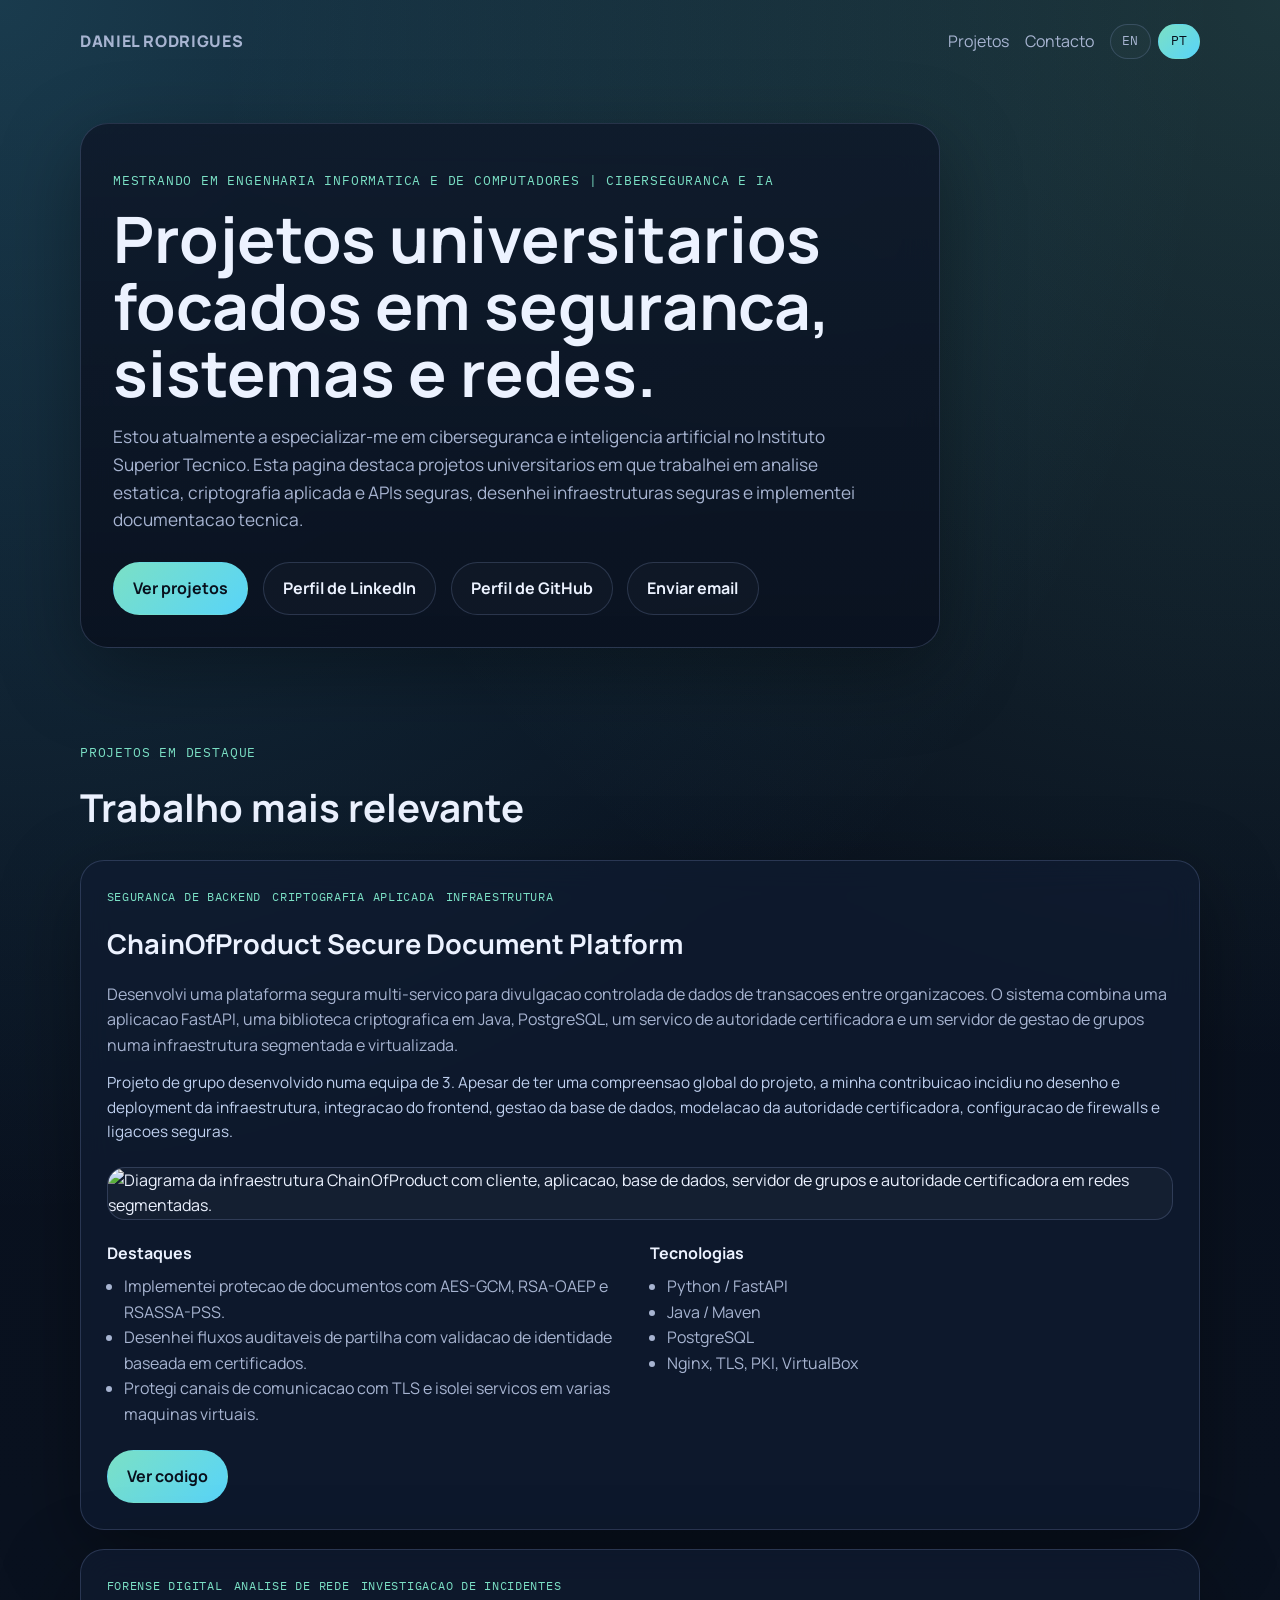
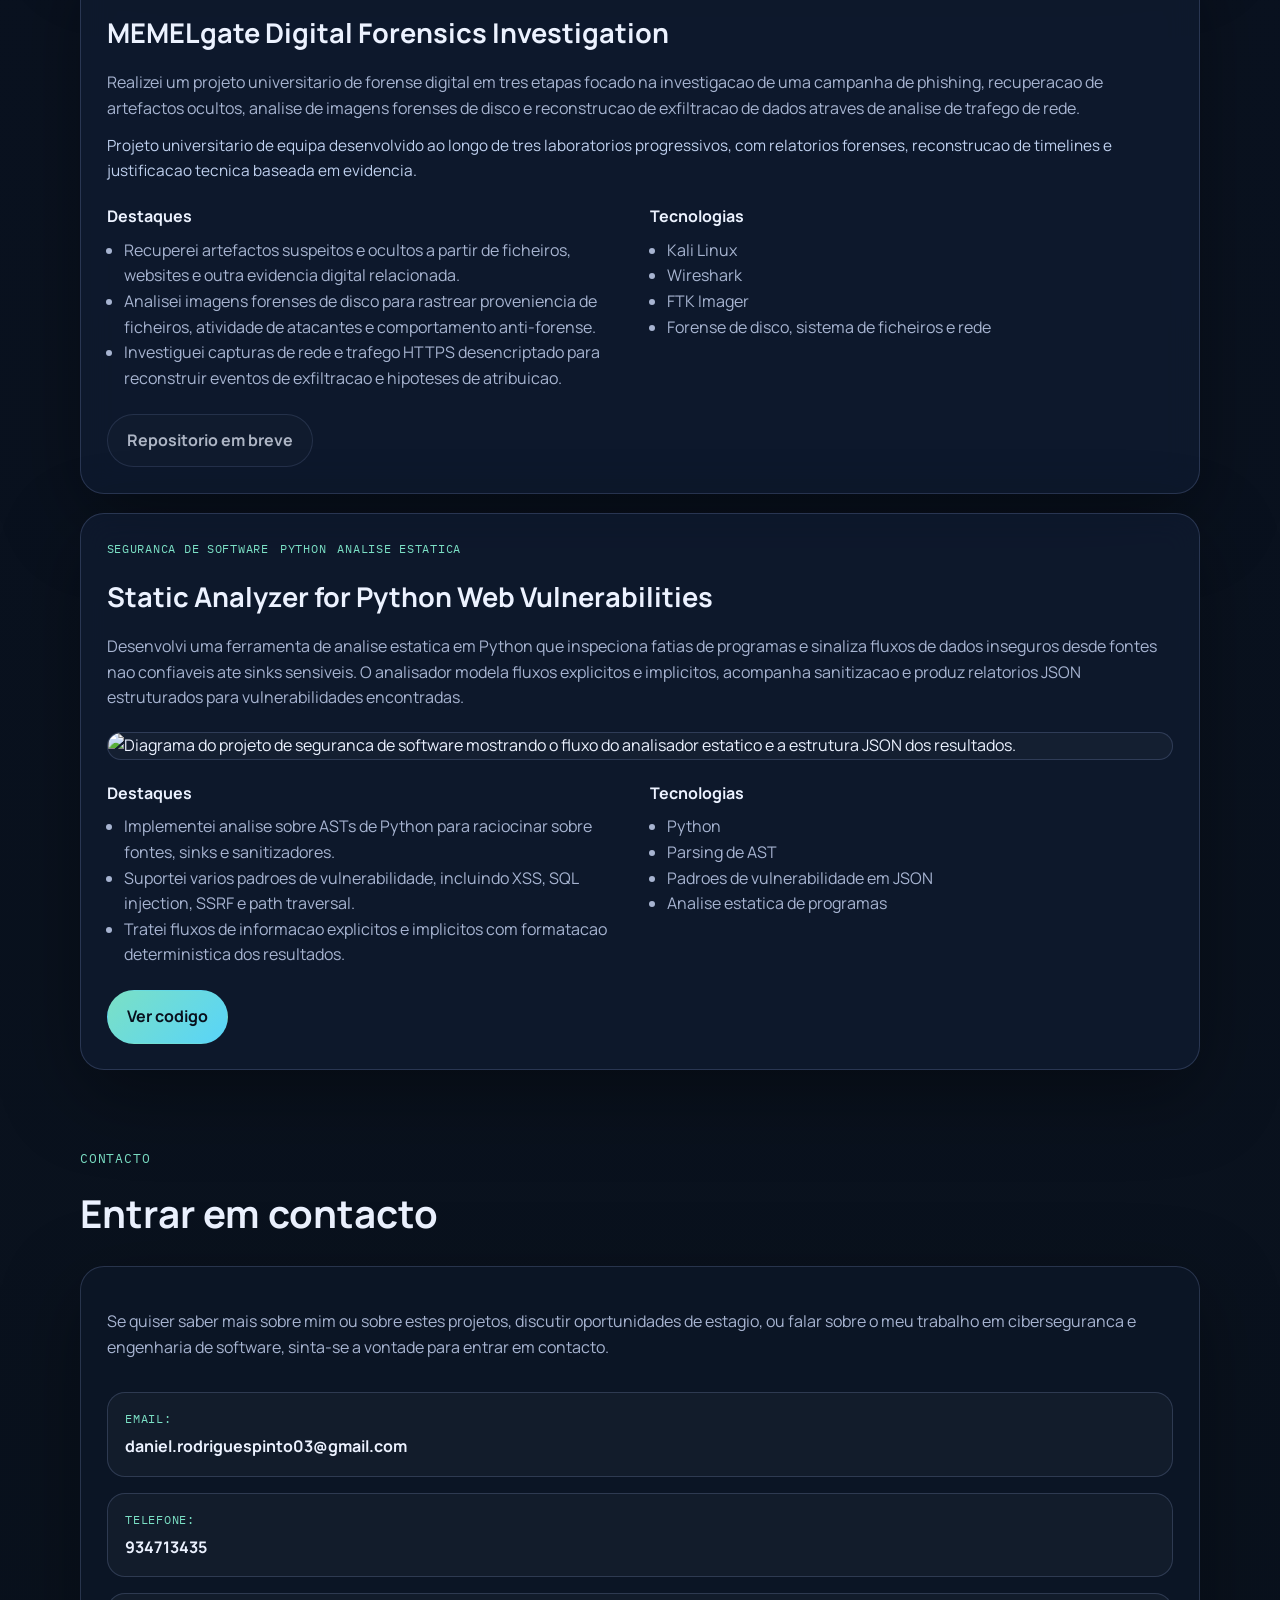
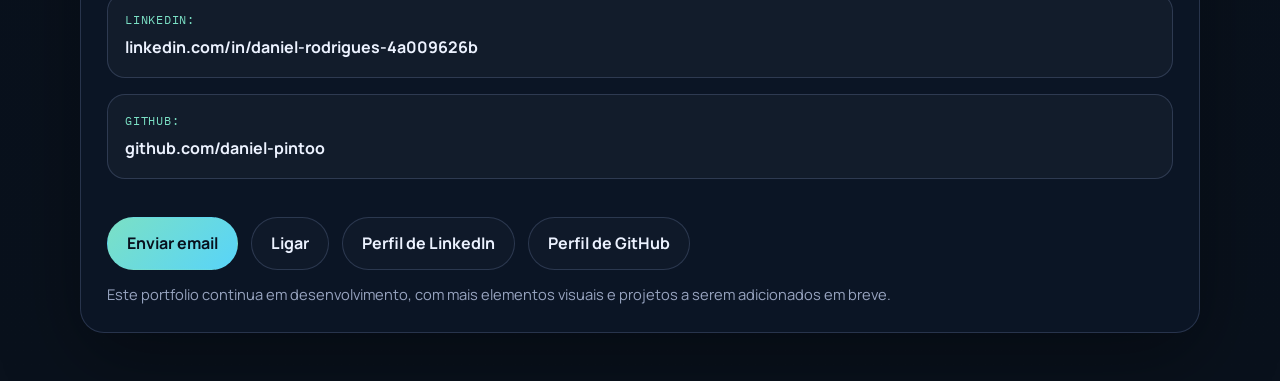
==== pt/index.html @ 963d0127 "Add files via upload" ====
<!DOCTYPE html>
<html lang="pt-PT">
  <head>
    <meta charset="UTF-8" />
    <meta name="viewport" content="width=device-width, initial-scale=1.0" />
    <title>Daniel Rodrigues | Projetos Universitarios</title>
    <meta
      name="description"
      content="Pagina de portfolio de Daniel Rodrigues com projetos universitarios em seguranca de software e sistemas seguros."
    />
    <link rel="preconnect" href="https://fonts.googleapis.com" />
    <link rel="preconnect" href="https://fonts.gstatic.com" crossorigin />
    <link
      href="https://fonts.googleapis.com/css2?family=Manrope:wght@400;500;700;800&family=IBM+Plex+Mono:wght@400;500&display=swap"
      rel="stylesheet"
    />
    <link rel="stylesheet" href="../styles.css" />
    <script>
      if ("scrollRestoration" in history) {
        history.scrollRestoration = "manual";
      }

      window.addEventListener("load", function () {
        requestAnimationFrame(function () {
          window.scrollTo({ top: 0, behavior: "smooth" });
        });
      });
    </script>
  </head>
  <body>
    <header class="hero">
      <nav class="topbar">
        <p class="brand">Daniel Rodrigues</p>
        <div class="topbar-actions">
          <div class="links">
            <a href="#projects">Projetos</a>
            <a href="#contact">Contacto</a>
          </div>
          <div class="language-toggle" aria-label="Selecao de idioma">
            <a href="../" lang="en">EN</a>
            <a class="active" href="index.html" lang="pt-PT">PT</a>
          </div>
        </div>
      </nav>

      <div class="hero-content">
        <p class="eyebrow">Mestrando em Engenharia Informatica e de Computadores | Ciberseguranca e IA</p>
        <h1>Projetos universitarios focados em seguranca, sistemas e redes.</h1>
        <p class="lead">
          Estou atualmente a especializar-me em ciberseguranca e inteligencia artificial no Instituto
          Superior Tecnico. Esta pagina destaca projetos universitarios em que trabalhei em analise
          estatica, criptografia aplicada e APIs seguras, desenhei infraestruturas seguras e implementei
          documentacao tecnica.
        </p>
        <div class="hero-actions">
          <a class="button button-primary" href="#projects">Ver projetos</a>
          <a class="button button-secondary" href="https://www.linkedin.com/in/daniel-rodrigues-4a009626b" target="_blank" rel="noreferrer">Perfil de LinkedIn</a>
          <a class="button button-secondary" href="https://github.com/daniel-pintoo" target="_blank" rel="noreferrer">Perfil de GitHub</a>
          <a class="button button-secondary" href="mailto:daniel.rodriguespinto03@gmail.com">Enviar email</a>
        </div>
      </div>
    </header>

    <main>
      <section class="section" id="projects">
        <div class="section-heading">
          <p class="section-label">Projetos em Destaque</p>
          <h2>Trabalho mais relevante</h2>
        </div>

        <article class="project-card">
          <div class="project-meta">
            <span class="project-tag">Seguranca de Backend</span>
            <span class="project-tag">Criptografia Aplicada</span>
            <span class="project-tag">Infraestrutura</span>
          </div>
          <h3>ChainOfProduct Secure Document Platform</h3>
          <p>
            Desenvolvi uma plataforma segura multi-servico para divulgacao controlada de dados de
            transacoes entre organizacoes. O sistema combina uma aplicacao FastAPI, uma biblioteca
            criptografica em Java, PostgreSQL, um servico de autoridade certificadora e um servidor de
            gestao de grupos numa infraestrutura segmentada e virtualizada.
          </p>
          <p class="project-note">
            Projeto de grupo desenvolvido numa equipa de 3. Apesar de ter uma compreensao global do
            projeto, a minha contribuicao incidiu no desenho e deployment da infraestrutura, integracao do
            frontend, gestao da base de dados, modelacao da autoridade certificadora, configuracao de
            firewalls e ligacoes seguras.
          </p>
          <figure class="project-figure">
            <img
              src="https://raw.githubusercontent.com/daniel-pintoo/network-and-computer-security/main/img/diagram.png"
              alt="Diagrama da infraestrutura ChainOfProduct com cliente, aplicacao, base de dados, servidor de grupos e autoridade certificadora em redes segmentadas."
            />
          </figure>
          <div class="project-grid">
            <div>
              <h4>Destaques</h4>
              <ul>
                <li>Implementei protecao de documentos com AES-GCM, RSA-OAEP e RSASSA-PSS.</li>
                <li>Desenhei fluxos auditaveis de partilha com validacao de identidade baseada em certificados.</li>
                <li>Protegi canais de comunicacao com TLS e isolei servicos em varias maquinas virtuais.</li>
              </ul>
            </div>
            <div>
              <h4>Tecnologias</h4>
              <ul>
                <li>Python / FastAPI</li>
                <li>Java / Maven</li>
                <li>PostgreSQL</li>
                <li>Nginx, TLS, PKI, VirtualBox</li>
              </ul>
            </div>
          </div>
          <div class="project-actions">
            <a
              class="button button-primary"
              href="https://github.com/daniel-pintoo/network-and-computer-security"
              target="_blank"
              rel="noopener noreferrer"
            >
              Ver codigo
            </a>
          </div>
        </article>

        <article class="project-card">
          <div class="project-meta">
            <span class="project-tag">Forense Digital</span>
            <span class="project-tag">Analise de Rede</span>
            <span class="project-tag">Investigacao de Incidentes</span>
          </div>
          <h3>MEMELgate Digital Forensics Investigation</h3>
          <p>
            Realizei um projeto universitario de forense digital em tres etapas focado na investigacao de
            uma campanha de phishing, recuperacao de artefactos ocultos, analise de imagens forenses de
            disco e reconstrucao de exfiltracao de dados atraves de analise de trafego de rede.
          </p>
          <p class="project-note">
            Projeto universitario de equipa desenvolvido ao longo de tres laboratorios progressivos, com
            relatorios forenses, reconstrucao de timelines e justificacao tecnica baseada em evidencia.
          </p>
          <div class="project-grid">
            <div>
              <h4>Destaques</h4>
              <ul>
                <li>Recuperei artefactos suspeitos e ocultos a partir de ficheiros, websites e outra evidencia digital relacionada.</li>
                <li>Analisei imagens forenses de disco para rastrear proveniencia de ficheiros, atividade de atacantes e comportamento anti-forense.</li>
                <li>Investiguei capturas de rede e trafego HTTPS desencriptado para reconstruir eventos de exfiltracao e hipoteses de atribuicao.</li>
              </ul>
            </div>
            <div>
              <h4>Tecnologias</h4>
              <ul>
                <li>Kali Linux</li>
                <li>Wireshark</li>
                <li>FTK Imager</li>
                <li>Forense de disco, sistema de ficheiros e rede</li>
              </ul>
            </div>
          </div>
          <div class="project-actions">
            <span class="button button-secondary button-disabled">Repositorio em breve</span>
          </div>
        </article>

        <article class="project-card">
          <div class="project-meta">
            <span class="project-tag">Seguranca de Software</span>
            <span class="project-tag">Python</span>
            <span class="project-tag">Analise Estatica</span>
          </div>
          <h3>Static Analyzer for Python Web Vulnerabilities</h3>
          <p>
            Desenvolvi uma ferramenta de analise estatica em Python que inspeciona fatias de programas e
            sinaliza fluxos de dados inseguros desde fontes nao confiaveis ate sinks sensiveis. O analisador
            modela fluxos explicitos e implicitos, acompanha sanitizacao e produz relatorios JSON
            estruturados para vulnerabilidades encontradas.
          </p>
          <figure class="project-figure">
            <img
              src="https://raw.githubusercontent.com/daniel-pintoo/software-security/main/img/diagram2.png"
              alt="Diagrama do projeto de seguranca de software mostrando o fluxo do analisador estatico e a estrutura JSON dos resultados."
            />
          </figure>
          <div class="project-grid">
            <div>
              <h4>Destaques</h4>
              <ul>
                <li>Implementei analise sobre ASTs de Python para raciocinar sobre fontes, sinks e sanitizadores.</li>
                <li>Suportei varios padroes de vulnerabilidade, incluindo XSS, SQL injection, SSRF e path traversal.</li>
                <li>Tratei fluxos de informacao explicitos e implicitos com formatacao deterministica dos resultados.</li>
              </ul>
            </div>
            <div>
              <h4>Tecnologias</h4>
              <ul>
                <li>Python</li>
                <li>Parsing de AST</li>
                <li>Padroes de vulnerabilidade em JSON</li>
                <li>Analise estatica de programas</li>
              </ul>
            </div>
          </div>
          <div class="project-actions">
            <a
              class="button button-primary"
              href="https://github.com/daniel-pintoo/software-security"
              target="_blank"
              rel="noopener noreferrer"
            >
              Ver codigo
            </a>
          </div>
        </article>
      </section>

      <section class="section" id="contact">
        <div class="section-heading">
          <p class="section-label">Contacto</p>
          <h2>Entrar em contacto</h2>
        </div>
        <div class="contact-card">
          <p>
            Se quiser saber mais sobre mim ou sobre estes projetos, discutir oportunidades de estagio, ou
            falar sobre o meu trabalho em ciberseguranca e engenharia de software, sinta-se a vontade para
            entrar em contacto.
          </p>
          <div class="contact-grid">
            <div class="contact-item">
              <span class="contact-label">Email:</span>
              <strong>daniel.rodriguespinto03@gmail.com</strong>
            </div>
            <div class="contact-item">
              <span class="contact-label">Telefone:</span>
              <strong>934713435</strong>
            </div>
            <div class="contact-item">
              <span class="contact-label">LinkedIn:</span>
              <strong>linkedin.com/in/daniel-rodrigues-4a009626b</strong>
            </div>
            <div class="contact-item">
              <span class="contact-label">GitHub:</span>
              <strong>github.com/daniel-pintoo</strong>
            </div>
          </div>
          <div class="project-actions">
            <a class="button button-primary" href="mailto:daniel.rodriguespinto03@gmail.com">Enviar email</a>
            <a class="button button-secondary" href="tel:934713435">Ligar</a>
            <a
              class="button button-secondary"
              href="https://www.linkedin.com/in/daniel-rodrigues-4a009626b"
              target="_blank"
              rel="noopener noreferrer"
            >
              Perfil de LinkedIn
            </a>
            <a
              class="button button-secondary"
              href="https://github.com/daniel-pintoo"
              target="_blank"
              rel="noopener noreferrer"
            >
              Perfil de GitHub
            </a>
          </div>
          <p class="development-note">
            Este portfolio continua em desenvolvimento, com mais elementos visuais e projetos a serem
            adicionados em breve.
          </p>
        </div>
      </section>
    </main>
  </body>
</html>
---- styles.css ----
:root {
  --bg: #0a1220;
  --bg-soft: #101c31;
  --panel: rgba(16, 28, 49, 0.74);
  --panel-strong: rgba(12, 22, 39, 0.92);
  --text: #ecf2ff;
  --muted: #a7b4d1;
  --line: rgba(170, 192, 255, 0.18);
  --accent: #7be0c5;
  --accent-strong: #58d4f9;
  --shadow: 0 24px 80px rgba(0, 0, 0, 0.35);
}

* {
  box-sizing: border-box;
}

html {
  scroll-behavior: smooth;
}

body {
  margin: 0;
  font-family: "Manrope", sans-serif;
  color: var(--text);
  background:
    radial-gradient(circle at top left, rgba(88, 212, 249, 0.22), transparent 32%),
    radial-gradient(circle at top right, rgba(123, 224, 197, 0.18), transparent 28%),
    linear-gradient(180deg, #08101d 0%, #0a1220 42%, #09111c 100%);
  line-height: 1.6;
}

a {
  color: inherit;
  text-decoration: none;
}

.hero,
.section {
  width: min(1120px, calc(100% - 2rem));
  margin: 0 auto;
}

.hero {
  padding: 1.5rem 0 4rem;
}

.topbar {
  display: flex;
  justify-content: space-between;
  align-items: center;
  gap: 1rem;
  margin-bottom: 4rem;
}

.topbar-actions {
  display: flex;
  align-items: center;
  gap: 1rem;
}

.brand {
  margin: 0;
  font-weight: 800;
  letter-spacing: 0.04em;
  text-transform: uppercase;
}

.links {
  display: flex;
  gap: 1rem;
  color: var(--muted);
}

.language-toggle {
  display: flex;
  align-items: center;
  gap: 0.45rem;
}

.language-toggle a {
  display: inline-flex;
  align-items: center;
  justify-content: center;
  min-width: 2.5rem;
  min-height: 2.2rem;
  padding: 0.35rem 0.7rem;
  border: 1px solid var(--line);
  border-radius: 999px;
  font-family: "IBM Plex Mono", monospace;
  font-size: 0.8rem;
  letter-spacing: 0.05em;
  color: var(--muted);
  background: rgba(255, 255, 255, 0.02);
}

.language-toggle a.active {
  border-color: transparent;
  background: linear-gradient(135deg, var(--accent) 0%, var(--accent-strong) 100%);
  color: #08101d;
}

.hero-content {
  max-width: 860px;
  padding: 2rem;
  border: 1px solid var(--line);
  border-radius: 28px;
  background: linear-gradient(180deg, rgba(14, 24, 41, 0.85), rgba(10, 18, 32, 0.95));
  box-shadow: var(--shadow);
  backdrop-filter: blur(18px);
}

.eyebrow,
.section-label,
.project-tag {
  font-family: "IBM Plex Mono", monospace;
  letter-spacing: 0.06em;
  text-transform: uppercase;
}

.eyebrow,
.section-label {
  color: var(--accent);
  font-size: 0.84rem;
}

h1,
h2,
h3,
h4 {
  margin-top: 0;
}

h1 {
  font-size: clamp(2.3rem, 5vw, 4.5rem);
  line-height: 1.05;
  margin-bottom: 1rem;
}

h2 {
  font-size: clamp(1.7rem, 3vw, 2.7rem);
  margin-bottom: 0.5rem;
}

h3 {
  font-size: 1.7rem;
  margin-bottom: 0.75rem;
}

h4 {
  margin-bottom: 0.5rem;
}

.lead {
  max-width: 760px;
  font-size: 1.08rem;
  color: var(--muted);
}

.hero-actions {
  display: flex;
  flex-wrap: wrap;
  gap: 0.9rem;
  margin-top: 1.75rem;
}

.button {
  display: inline-flex;
  align-items: center;
  justify-content: center;
  min-height: 46px;
  padding: 0.8rem 1.2rem;
  border-radius: 999px;
  border: 1px solid transparent;
  font-weight: 700;
  transition: transform 0.18s ease, border-color 0.18s ease, background 0.18s ease;
}

.button:hover {
  transform: translateY(-1px);
}

.button-primary {
  background: linear-gradient(135deg, var(--accent) 0%, var(--accent-strong) 100%);
  color: #08101d;
}

.button-secondary {
  border-color: var(--line);
  background: rgba(255, 255, 255, 0.02);
}

.button-disabled {
  opacity: 0.72;
  cursor: default;
  pointer-events: none;
}

.section {
  padding: 1rem 0 3rem;
}

.section-heading {
  margin-bottom: 1.4rem;
}

.project-card,
.contact-card {
  border: 1px solid var(--line);
  border-radius: 24px;
  padding: 1.6rem;
  background: var(--panel);
  box-shadow: var(--shadow);
  backdrop-filter: blur(16px);
}

.project-card + .project-card {
  margin-top: 1.2rem;
}

.project-meta {
  display: flex;
  flex-wrap: wrap;
  gap: 0.7rem;
  margin-bottom: 1rem;
}

.project-tag {
  color: var(--accent);
  font-size: 0.75rem;
}

.project-note {
  margin-top: -0.2rem;
  margin-bottom: 0;
  font-size: 0.96rem;
  color: #bfd0ef;
}

.project-grid {
  display: grid;
  grid-template-columns: repeat(2, minmax(0, 1fr));
  gap: 1.2rem;
  margin-top: 1.3rem;
}

.project-figure {
  margin: 1.35rem 0 0;
  border: 1px solid var(--line);
  border-radius: 18px;
  overflow: hidden;
  background: rgba(255, 255, 255, 0.03);
}

.project-figure img {
  display: block;
  width: 100%;
  height: auto;
}

.project-actions {
  display: flex;
  flex-wrap: wrap;
  gap: 0.8rem;
  margin-top: 1.4rem;
}

ul {
  margin: 0;
  padding-left: 1.1rem;
  color: var(--muted);
}

p {
  color: var(--muted);
}

.contact-card {
  display: flex;
  flex-direction: column;
  gap: 1rem;
  background: var(--panel-strong);
}

.contact-grid {
  display: grid;
  grid-template-columns: 1fr;
  gap: 1rem;
}

.contact-item {
  display: flex;
  flex-direction: column;
  gap: 0.35rem;
  padding: 1rem 1.1rem;
  border: 1px solid var(--line);
  border-radius: 18px;
  background: rgba(255, 255, 255, 0.03);
}

.contact-label {
  font-family: "IBM Plex Mono", monospace;
  font-size: 0.76rem;
  letter-spacing: 0.06em;
  text-transform: uppercase;
  color: var(--accent);
}

.contact-item strong {
  color: var(--text);
  font-size: 1rem;
  word-break: break-word;
}

.development-note {
  margin: -0.2rem 0 0;
  font-size: 0.92rem;
  color: var(--muted);
  opacity: 0.9;
}

@media (max-width: 760px) {
  .topbar {
    flex-direction: column;
    align-items: flex-start;
    margin-bottom: 2rem;
  }

  .topbar-actions {
    flex-wrap: wrap;
  }

  .hero-content,
  .project-card,
  .contact-card {
    padding: 1.2rem;
  }

  .project-grid {
    grid-template-columns: 1fr;
  }

}
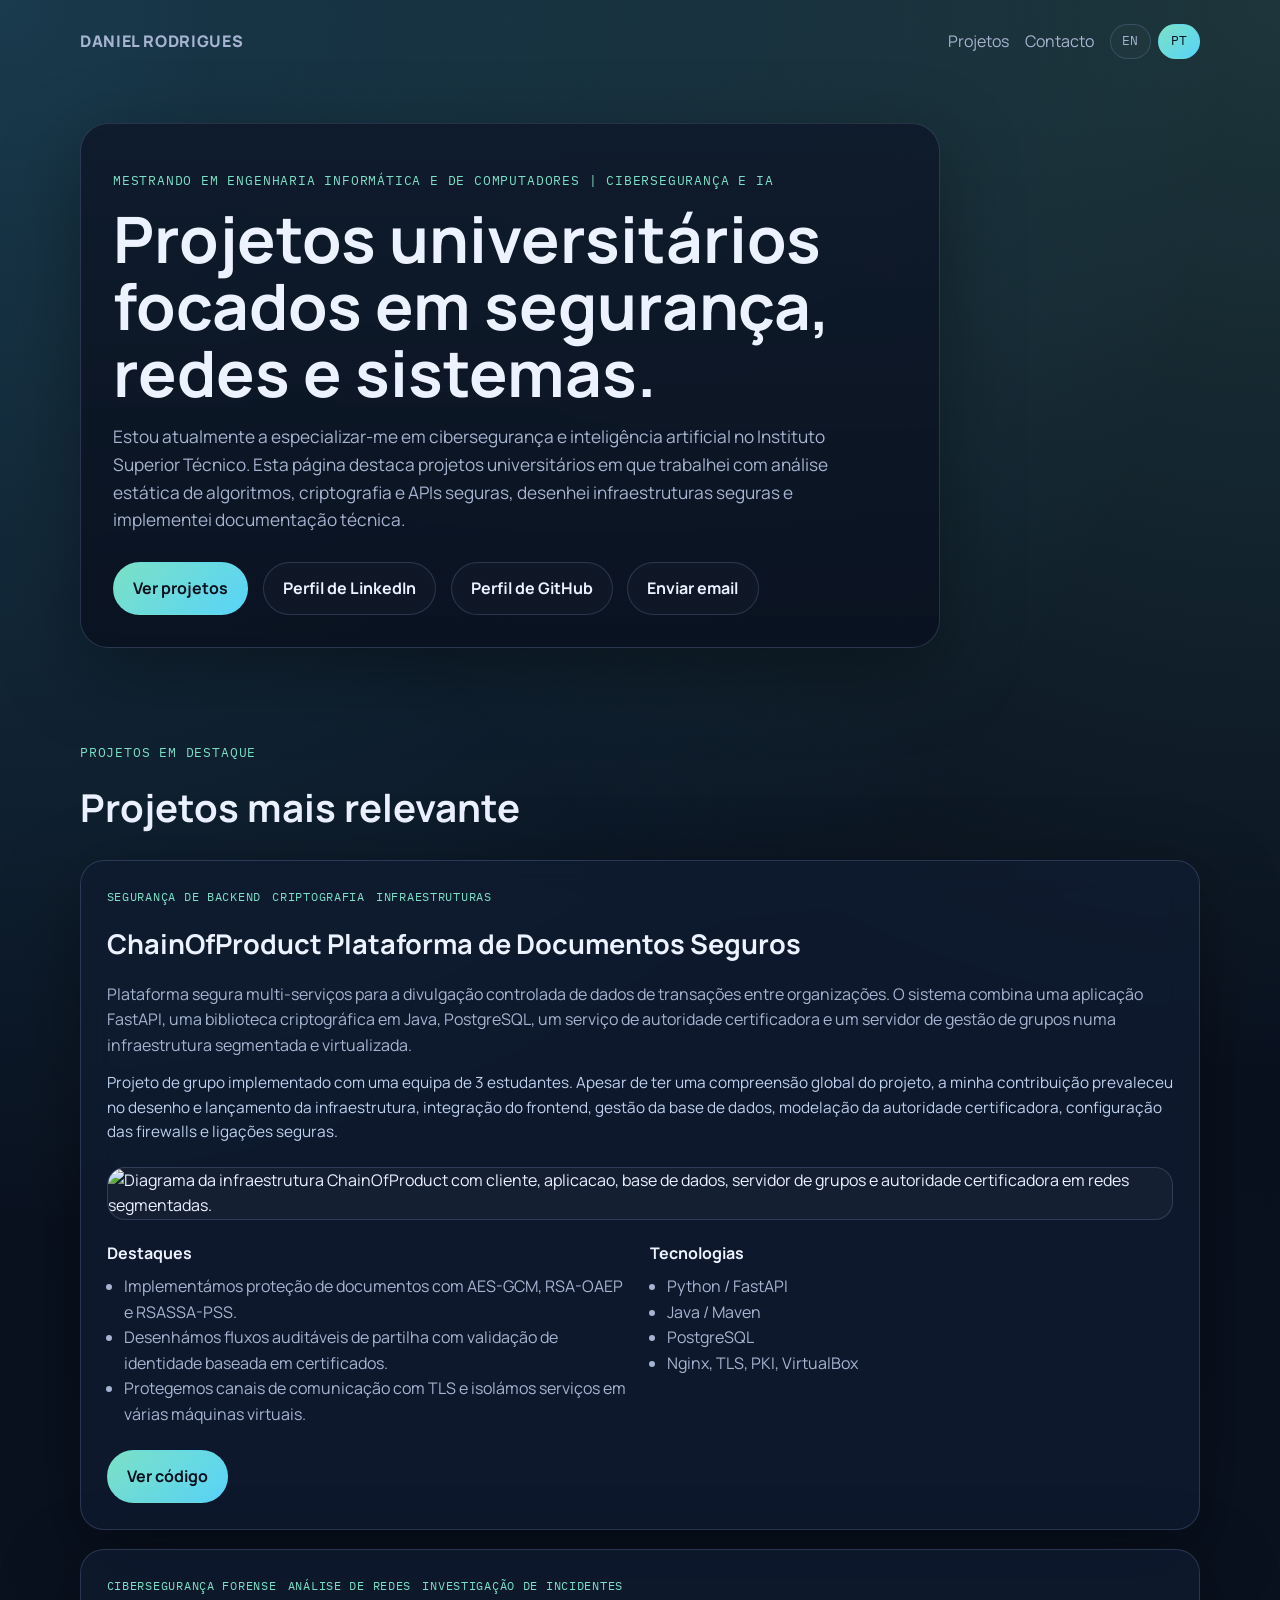
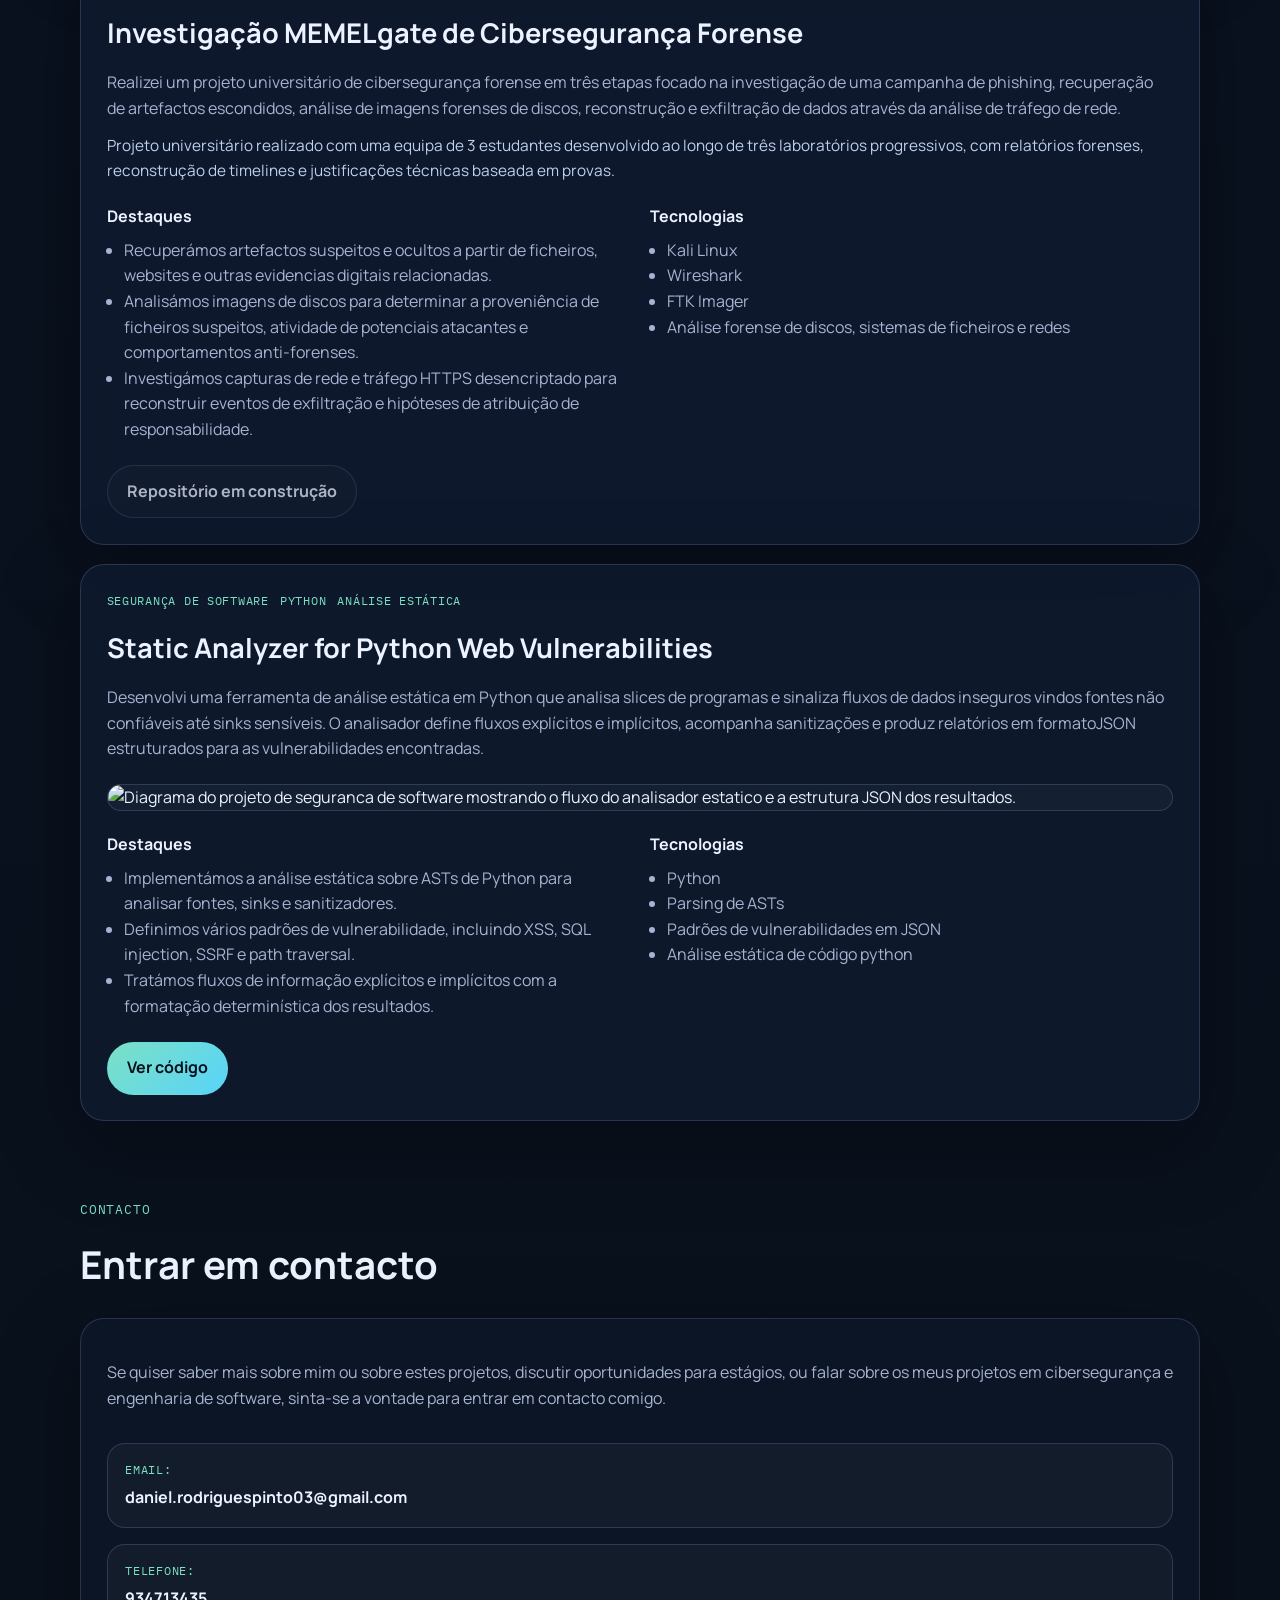
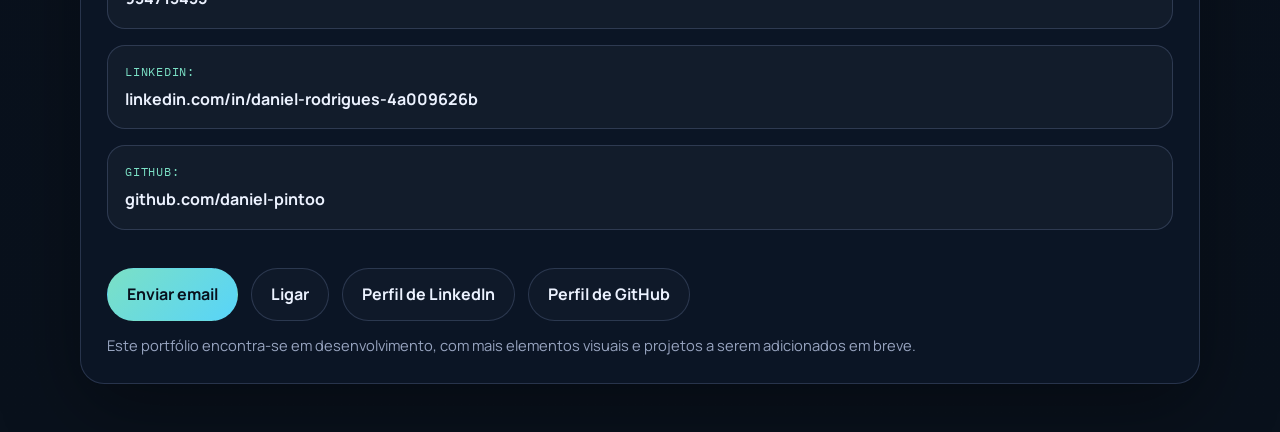
==== commit c1e38179: "Fix spelling and grammar in Portuguese content Corrected spelling and grammatical errors in the Port" ====
--- a/pt/index.html
+++ b/pt/index.html
@@ -3,10 +3,10 @@
   <head>
     <meta charset="UTF-8" />
     <meta name="viewport" content="width=device-width, initial-scale=1.0" />
-    <title>Daniel Rodrigues | Projetos Universitarios</title>
+    <title>Daniel Rodrigues | Projetos Universitários</title>
     <meta
       name="description"
-      content="Pagina de portfolio de Daniel Rodrigues com projetos universitarios em seguranca de software e sistemas seguros."
+      content="Pagina de portfólio de Daniel Rodrigues com projetos universitarios em seguranca de software e sistemas seguros."
     />
     <link rel="preconnect" href="https://fonts.googleapis.com" />
     <link rel="preconnect" href="https://fonts.gstatic.com" crossorigin />
@@ -44,13 +44,13 @@
       </nav>
 
       <div class="hero-content">
-        <p class="eyebrow">Mestrando em Engenharia Informatica e de Computadores | Ciberseguranca e IA</p>
-        <h1>Projetos universitarios focados em seguranca, sistemas e redes.</h1>
+        <p class="eyebrow">Mestrando em Engenharia Informática e de Computadores | Cibersegurança e IA</p>
+        <h1>Projetos universitários focados em segurança, redes e sistemas.</h1>
         <p class="lead">
-          Estou atualmente a especializar-me em ciberseguranca e inteligencia artificial no Instituto
-          Superior Tecnico. Esta pagina destaca projetos universitarios em que trabalhei em analise
-          estatica, criptografia aplicada e APIs seguras, desenhei infraestruturas seguras e implementei
-          documentacao tecnica.
+          Estou atualmente a especializar-me em cibersegurança e inteligência artificial no Instituto
+          Superior Técnico. Esta página destaca projetos universitários em que trabalhei com análise
+          estática de algoritmos, criptografia e APIs seguras, desenhei infraestruturas seguras e implementei
+          documentação técnica.
         </p>
         <div class="hero-actions">
           <a class="button button-primary" href="#projects">Ver projetos</a>
@@ -65,27 +65,27 @@
       <section class="section" id="projects">
         <div class="section-heading">
           <p class="section-label">Projetos em Destaque</p>
-          <h2>Trabalho mais relevante</h2>
+          <h2>Projetos mais relevante</h2>
         </div>
 
         <article class="project-card">
           <div class="project-meta">
-            <span class="project-tag">Seguranca de Backend</span>
-            <span class="project-tag">Criptografia Aplicada</span>
-            <span class="project-tag">Infraestrutura</span>
-          </div>
-          <h3>ChainOfProduct Secure Document Platform</h3>
-          <p>
-            Desenvolvi uma plataforma segura multi-servico para divulgacao controlada de dados de
-            transacoes entre organizacoes. O sistema combina uma aplicacao FastAPI, uma biblioteca
-            criptografica em Java, PostgreSQL, um servico de autoridade certificadora e um servidor de
-            gestao de grupos numa infraestrutura segmentada e virtualizada.
+            <span class="project-tag">Segurança de Backend</span>
+            <span class="project-tag">Criptografia</span>
+            <span class="project-tag">Infraestruturas</span>
+          </div>
+          <h3>ChainOfProduct Plataforma de Documentos Seguros</h3>
+          <p>
+            Plataforma segura multi-serviços para a divulgação controlada de dados de
+            transações entre organizações. O sistema combina uma aplicação FastAPI, uma biblioteca
+            criptográfica em Java, PostgreSQL, um serviço de autoridade certificadora e um servidor de
+            gestão de grupos numa infraestrutura segmentada e virtualizada.
           </p>
           <p class="project-note">
-            Projeto de grupo desenvolvido numa equipa de 3. Apesar de ter uma compreensao global do
-            projeto, a minha contribuicao incidiu no desenho e deployment da infraestrutura, integracao do
-            frontend, gestao da base de dados, modelacao da autoridade certificadora, configuracao de
-            firewalls e ligacoes seguras.
+            Projeto de grupo implementado com uma equipa de 3 estudantes. Apesar de ter uma compreensão global do
+            projeto, a minha contribuição prevaleceu no desenho e lançamento da infraestrutura, integração do
+            frontend, gestão da base de dados, modelação da autoridade certificadora, configuração das
+            firewalls e ligações seguras.
           </p>
           <figure class="project-figure">
             <img
@@ -97,9 +97,9 @@
             <div>
               <h4>Destaques</h4>
               <ul>
-                <li>Implementei protecao de documentos com AES-GCM, RSA-OAEP e RSASSA-PSS.</li>
-                <li>Desenhei fluxos auditaveis de partilha com validacao de identidade baseada em certificados.</li>
-                <li>Protegi canais de comunicacao com TLS e isolei servicos em varias maquinas virtuais.</li>
+                <li>Implementámos proteção de documentos com AES-GCM, RSA-OAEP e RSASSA-PSS.</li>
+                <li>Desenhámos fluxos auditáveis de partilha com validação de identidade baseada em certificados.</li>
+                <li>Protegemos canais de comunicação com TLS e isolámos serviços em várias máquinas virtuais.</li>
               </ul>
             </div>
             <div>
@@ -119,34 +119,34 @@
               target="_blank"
               rel="noopener noreferrer"
             >
-              Ver codigo
+              Ver código
             </a>
           </div>
         </article>
 
         <article class="project-card">
           <div class="project-meta">
-            <span class="project-tag">Forense Digital</span>
-            <span class="project-tag">Analise de Rede</span>
-            <span class="project-tag">Investigacao de Incidentes</span>
-          </div>
-          <h3>MEMELgate Digital Forensics Investigation</h3>
-          <p>
-            Realizei um projeto universitario de forense digital em tres etapas focado na investigacao de
-            uma campanha de phishing, recuperacao de artefactos ocultos, analise de imagens forenses de
-            disco e reconstrucao de exfiltracao de dados atraves de analise de trafego de rede.
+            <span class="project-tag">Cibersegurança Forense</span>
+            <span class="project-tag">Análise de Redes</span>
+            <span class="project-tag">Investigação de Incidentes</span>
+          </div>
+          <h3>Investigação MEMELgate de Cibersegurança Forense</h3>
+          <p>
+            Realizei um projeto universitário de cibersegurança forense em três etapas focado na investigação de
+            uma campanha de phishing, recuperação de artefactos escondidos, análise de imagens forenses de
+            discos, reconstrução e exfiltração de dados através da análise de tráfego de rede.
           </p>
           <p class="project-note">
-            Projeto universitario de equipa desenvolvido ao longo de tres laboratorios progressivos, com
-            relatorios forenses, reconstrucao de timelines e justificacao tecnica baseada em evidencia.
+            Projeto universitário realizado com uma equipa de 3 estudantes desenvolvido ao longo de três laboratórios progressivos, com
+            relatórios forenses, reconstrução de timelines e justificações técnicas baseada em provas.
           </p>
           <div class="project-grid">
             <div>
               <h4>Destaques</h4>
               <ul>
-                <li>Recuperei artefactos suspeitos e ocultos a partir de ficheiros, websites e outra evidencia digital relacionada.</li>
-                <li>Analisei imagens forenses de disco para rastrear proveniencia de ficheiros, atividade de atacantes e comportamento anti-forense.</li>
-                <li>Investiguei capturas de rede e trafego HTTPS desencriptado para reconstruir eventos de exfiltracao e hipoteses de atribuicao.</li>
+                <li>Recuperámos artefactos suspeitos e ocultos a partir de ficheiros, websites e outras evidencias digitais relacionadas.</li>
+                <li>Analisámos imagens de discos para determinar a proveniência de ficheiros suspeitos, atividade de potenciais atacantes e comportamentos anti-forenses.</li>
+                <li>Investigámos capturas de rede e tráfego HTTPS desencriptado para reconstruir eventos de exfiltração e hipóteses de atribuição de responsabilidade.</li>
               </ul>
             </div>
             <div>
@@ -155,27 +155,27 @@
                 <li>Kali Linux</li>
                 <li>Wireshark</li>
                 <li>FTK Imager</li>
-                <li>Forense de disco, sistema de ficheiros e rede</li>
-              </ul>
-            </div>
-          </div>
-          <div class="project-actions">
-            <span class="button button-secondary button-disabled">Repositorio em breve</span>
+                <li>Análise forense de discos, sistemas de ficheiros e redes</li>
+              </ul>
+            </div>
+          </div>
+          <div class="project-actions">
+            <span class="button button-secondary button-disabled">Repositório em construção</span>
           </div>
         </article>
 
         <article class="project-card">
           <div class="project-meta">
-            <span class="project-tag">Seguranca de Software</span>
+            <span class="project-tag">Segurança de Software</span>
             <span class="project-tag">Python</span>
-            <span class="project-tag">Analise Estatica</span>
+            <span class="project-tag">Análise Estática</span>
           </div>
           <h3>Static Analyzer for Python Web Vulnerabilities</h3>
           <p>
-            Desenvolvi uma ferramenta de analise estatica em Python que inspeciona fatias de programas e
-            sinaliza fluxos de dados inseguros desde fontes nao confiaveis ate sinks sensiveis. O analisador
-            modela fluxos explicitos e implicitos, acompanha sanitizacao e produz relatorios JSON
-            estruturados para vulnerabilidades encontradas.
+            Desenvolvi uma ferramenta de análise estática em Python que analisa slices de programas e
+            sinaliza fluxos de dados inseguros vindos fontes não confiáveis até sinks sensíveis. O analisador
+            define fluxos explícitos e implícitos, acompanha sanitizações e produz relatórios em formatoJSON
+            estruturados para as vulnerabilidades encontradas.
           </p>
           <figure class="project-figure">
             <img
@@ -187,18 +187,18 @@
             <div>
               <h4>Destaques</h4>
               <ul>
-                <li>Implementei analise sobre ASTs de Python para raciocinar sobre fontes, sinks e sanitizadores.</li>
-                <li>Suportei varios padroes de vulnerabilidade, incluindo XSS, SQL injection, SSRF e path traversal.</li>
-                <li>Tratei fluxos de informacao explicitos e implicitos com formatacao deterministica dos resultados.</li>
+                <li>Implementámos a análise estática sobre ASTs de Python para analisar fontes, sinks e sanitizadores.</li>
+                <li>Definimos vários padrões de vulnerabilidade, incluindo XSS, SQL injection, SSRF e path traversal.</li>
+                <li>Tratámos fluxos de informação explícitos e implícitos com a formatação determinística dos resultados.</li>
               </ul>
             </div>
             <div>
               <h4>Tecnologias</h4>
               <ul>
                 <li>Python</li>
-                <li>Parsing de AST</li>
-                <li>Padroes de vulnerabilidade em JSON</li>
-                <li>Analise estatica de programas</li>
+                <li>Parsing de ASTs</li>
+                <li>Padrões de vulnerabilidades em JSON</li>
+                <li>Análise estática de código python</li>
               </ul>
             </div>
           </div>
@@ -209,7 +209,7 @@
               target="_blank"
               rel="noopener noreferrer"
             >
-              Ver codigo
+              Ver código
             </a>
           </div>
         </article>
@@ -222,9 +222,9 @@
         </div>
         <div class="contact-card">
           <p>
-            Se quiser saber mais sobre mim ou sobre estes projetos, discutir oportunidades de estagio, ou
-            falar sobre o meu trabalho em ciberseguranca e engenharia de software, sinta-se a vontade para
-            entrar em contacto.
+            Se quiser saber mais sobre mim ou sobre estes projetos, discutir oportunidades para estágios, ou
+            falar sobre os meus projetos em cibersegurança e engenharia de software, sinta-se a vontade para
+            entrar em contacto comigo.
           </p>
           <div class="contact-grid">
             <div class="contact-item">
@@ -265,7 +265,7 @@
             </a>
           </div>
           <p class="development-note">
-            Este portfolio continua em desenvolvimento, com mais elementos visuais e projetos a serem
+            Este portfólio encontra-se em desenvolvimento, com mais elementos visuais e projetos a serem
             adicionados em breve.
           </p>
         </div>
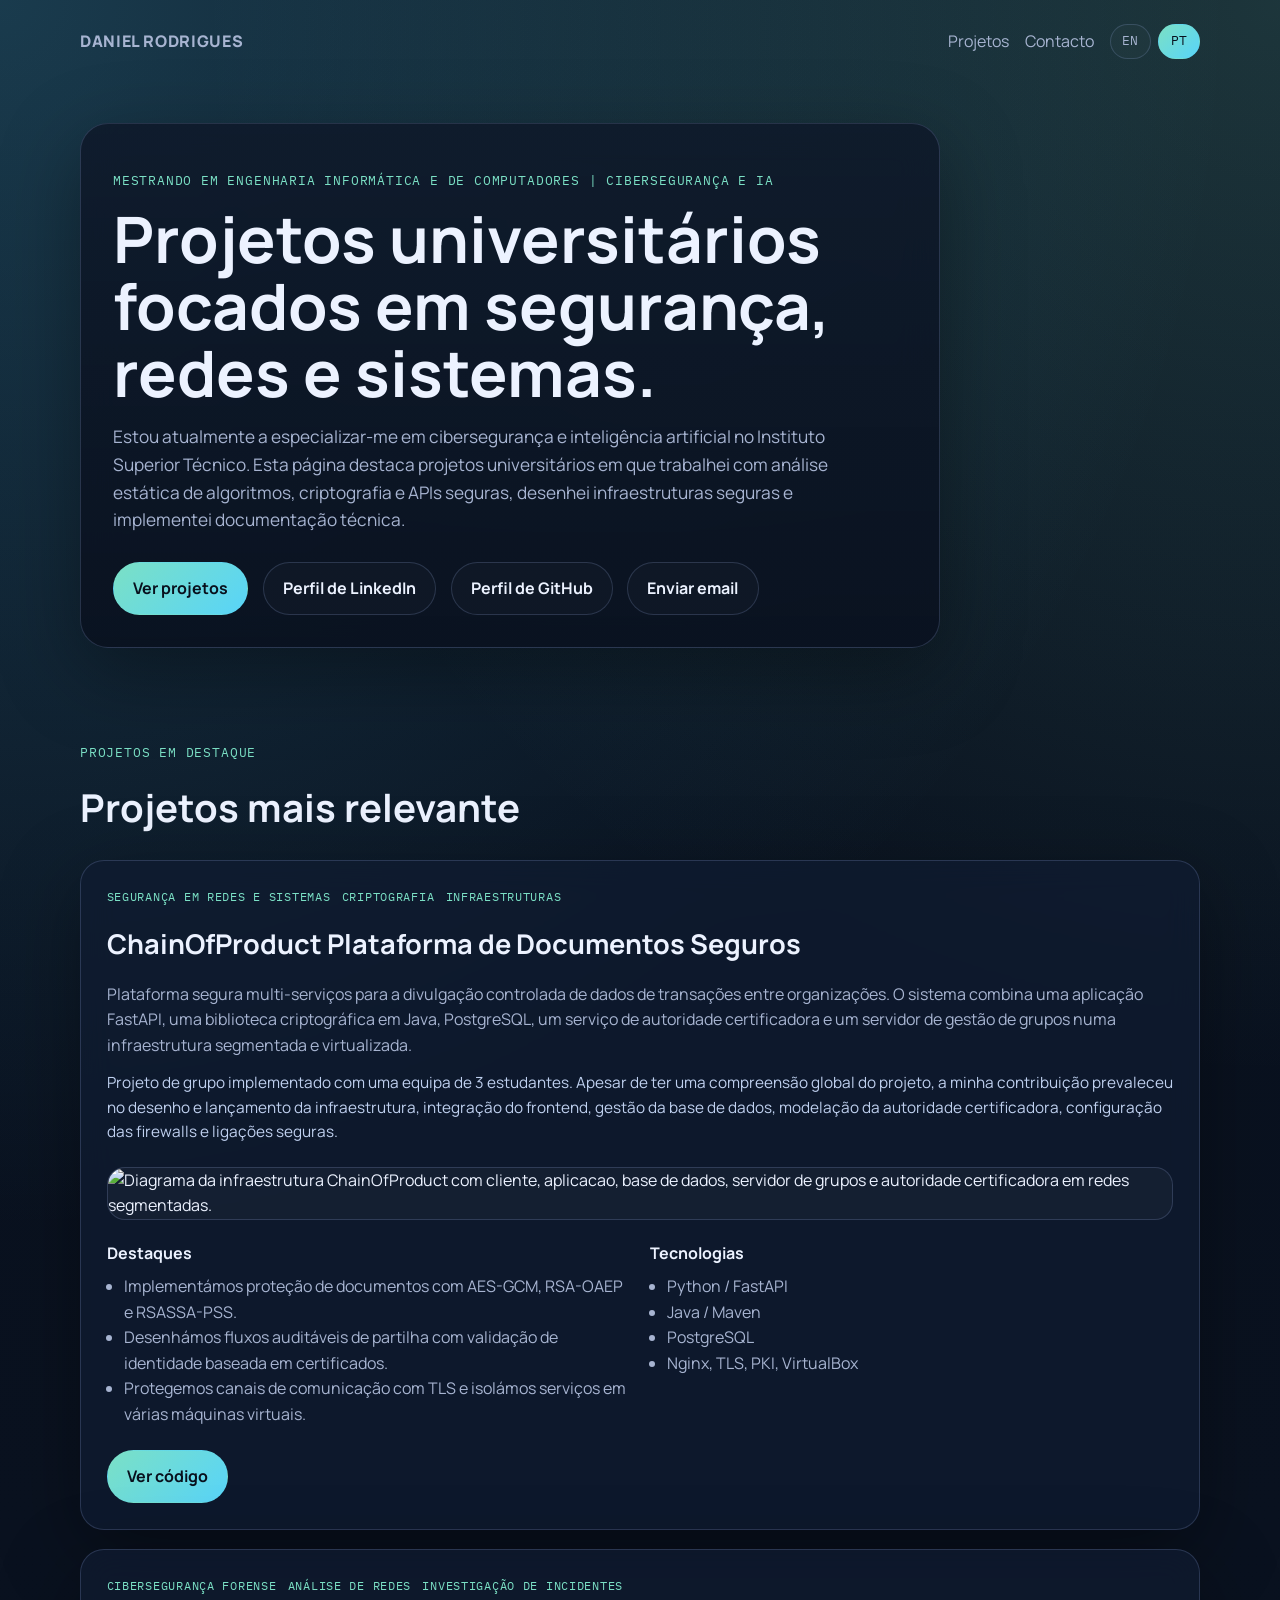
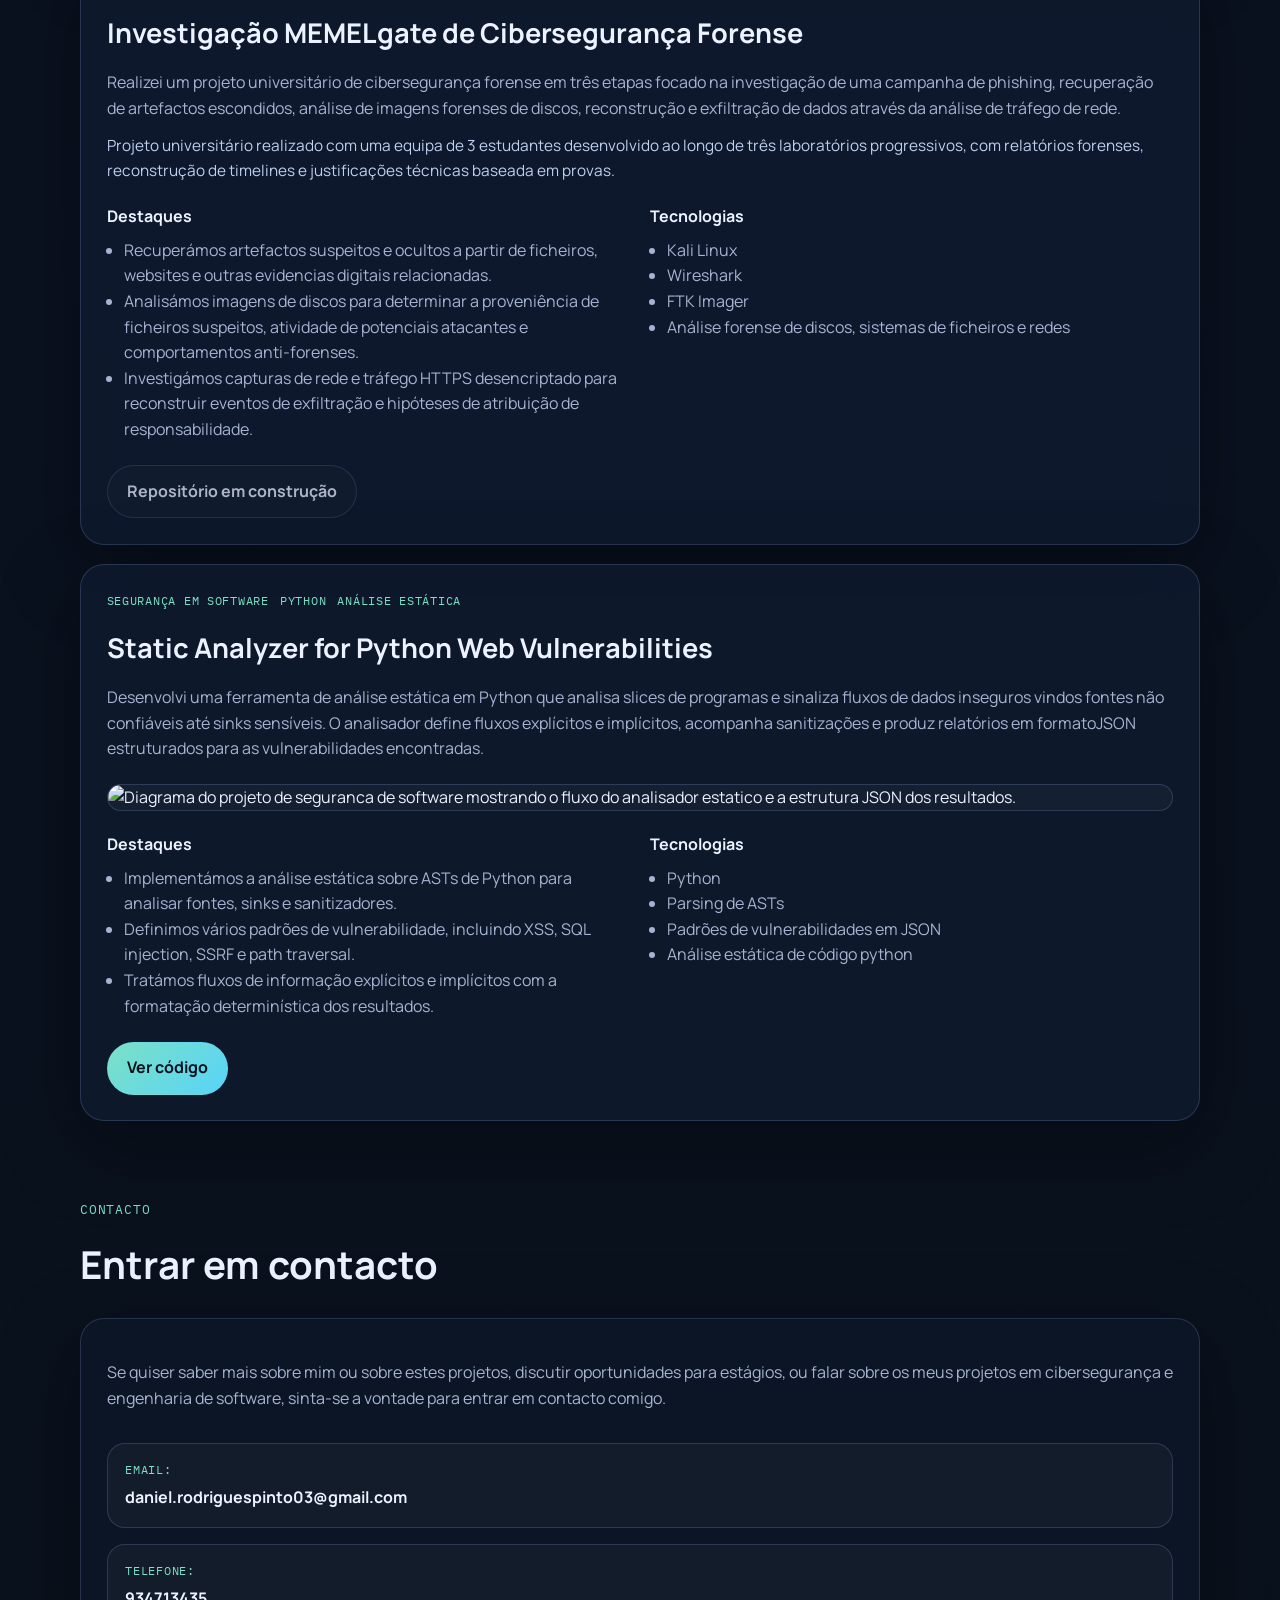
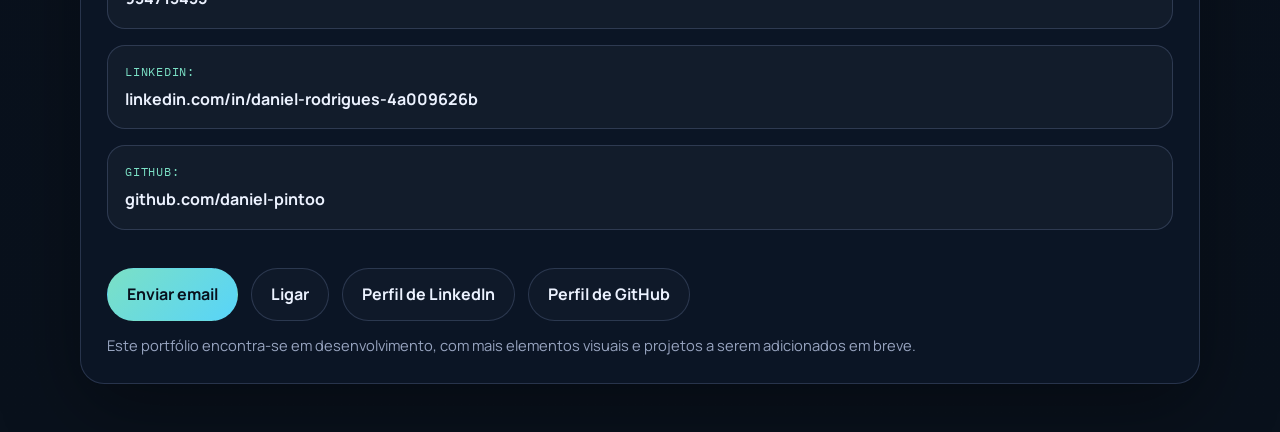
==== commit 37eb4bad: "Update index.html" ====
--- a/pt/index.html
+++ b/pt/index.html
@@ -70,9 +70,9 @@
 
         <article class="project-card">
           <div class="project-meta">
-            <span class="project-tag">Segurança de Backend</span>
-            <span class="project-tag">Criptografia</span>
-            <span class="project-tag">Infraestruturas</span>
+            <span class="project-tag">Segurança em Redes e Sistemas    </span>
+            <span class="project-tag">Criptografia    </span>
+            <span class="project-tag">Infraestruturas   </span>
           </div>
           <h3>ChainOfProduct Plataforma de Documentos Seguros</h3>
           <p>
@@ -126,9 +126,9 @@
 
         <article class="project-card">
           <div class="project-meta">
-            <span class="project-tag">Cibersegurança Forense</span>
-            <span class="project-tag">Análise de Redes</span>
-            <span class="project-tag">Investigação de Incidentes</span>
+            <span class="project-tag">Cibersegurança Forense    </span>
+            <span class="project-tag">Análise de Redes    </span>
+            <span class="project-tag">Investigação de Incidentes    </span>
           </div>
           <h3>Investigação MEMELgate de Cibersegurança Forense</h3>
           <p>
@@ -166,9 +166,9 @@
 
         <article class="project-card">
           <div class="project-meta">
-            <span class="project-tag">Segurança de Software</span>
-            <span class="project-tag">Python</span>
-            <span class="project-tag">Análise Estática</span>
+            <span class="project-tag">Segurança em Software   </span>
+            <span class="project-tag">Python    </span>
+            <span class="project-tag">Análise Estática    </span>
           </div>
           <h3>Static Analyzer for Python Web Vulnerabilities</h3>
           <p>
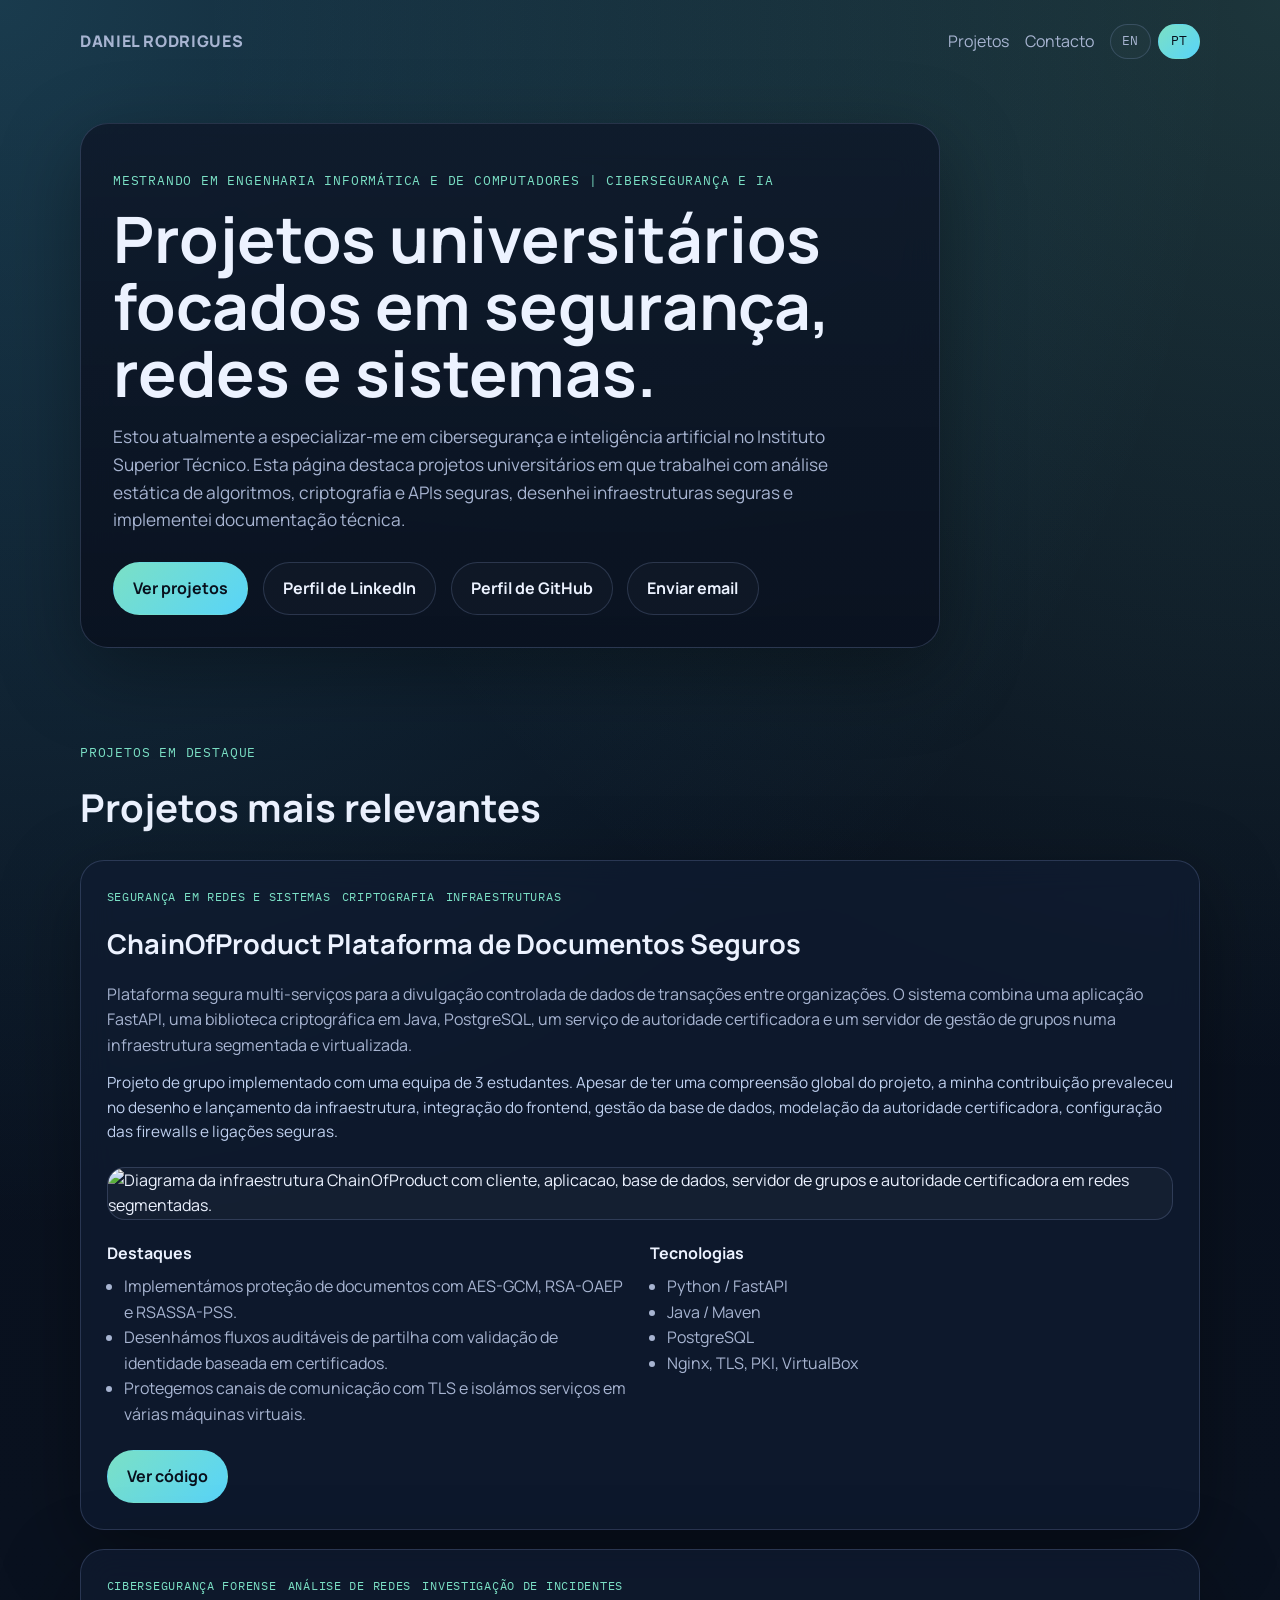
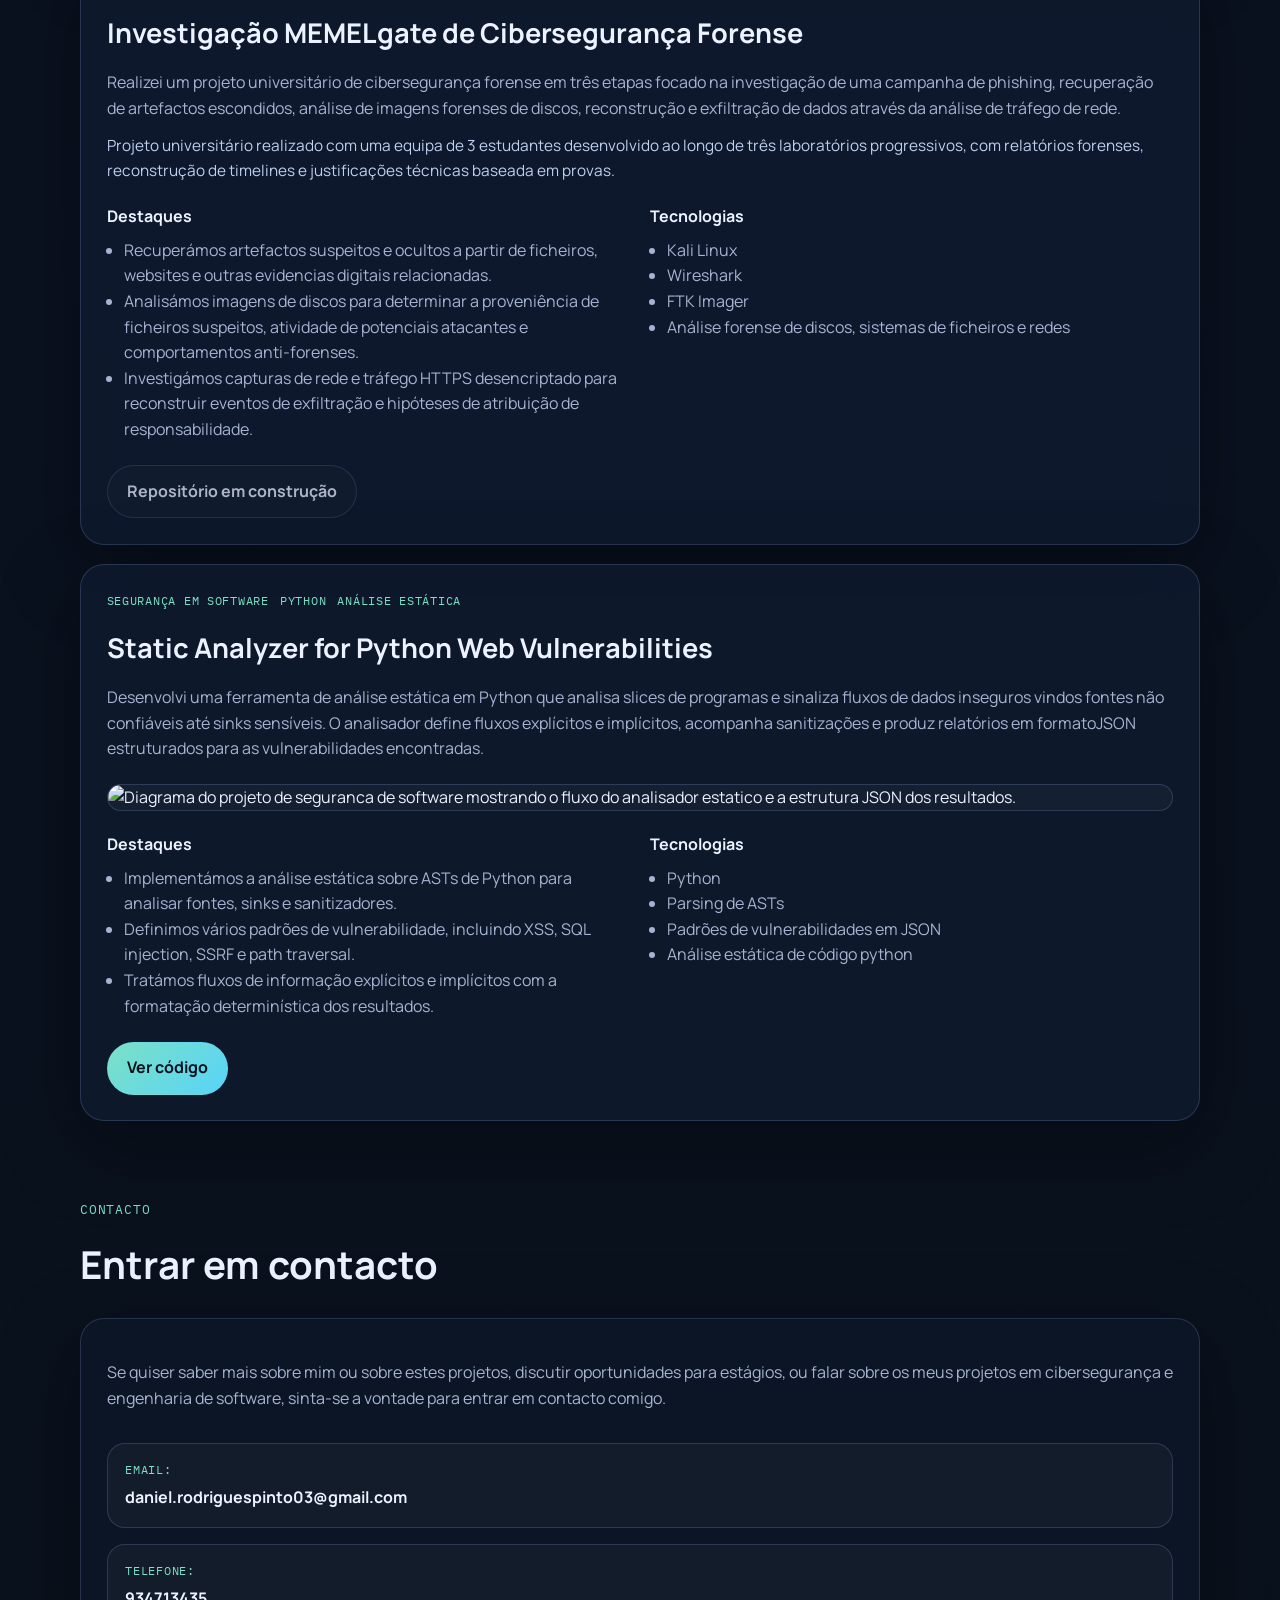
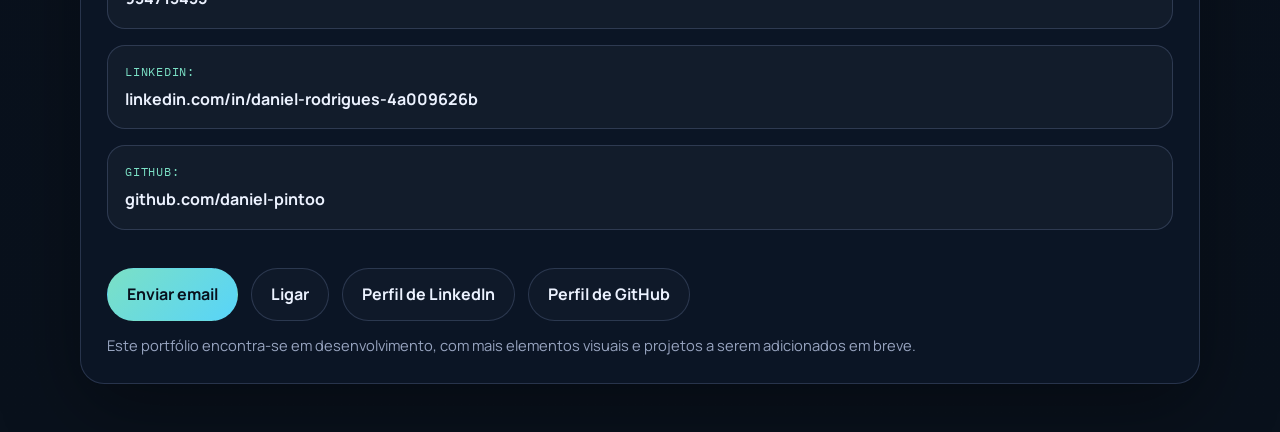
==== commit da6c2a2a: "Fix typo in section heading for projects" ====
--- a/pt/index.html
+++ b/pt/index.html
@@ -65,7 +65,7 @@
       <section class="section" id="projects">
         <div class="section-heading">
           <p class="section-label">Projetos em Destaque</p>
-          <h2>Projetos mais relevante</h2>
+          <h2>Projetos mais relevantes</h2>
         </div>
 
         <article class="project-card">
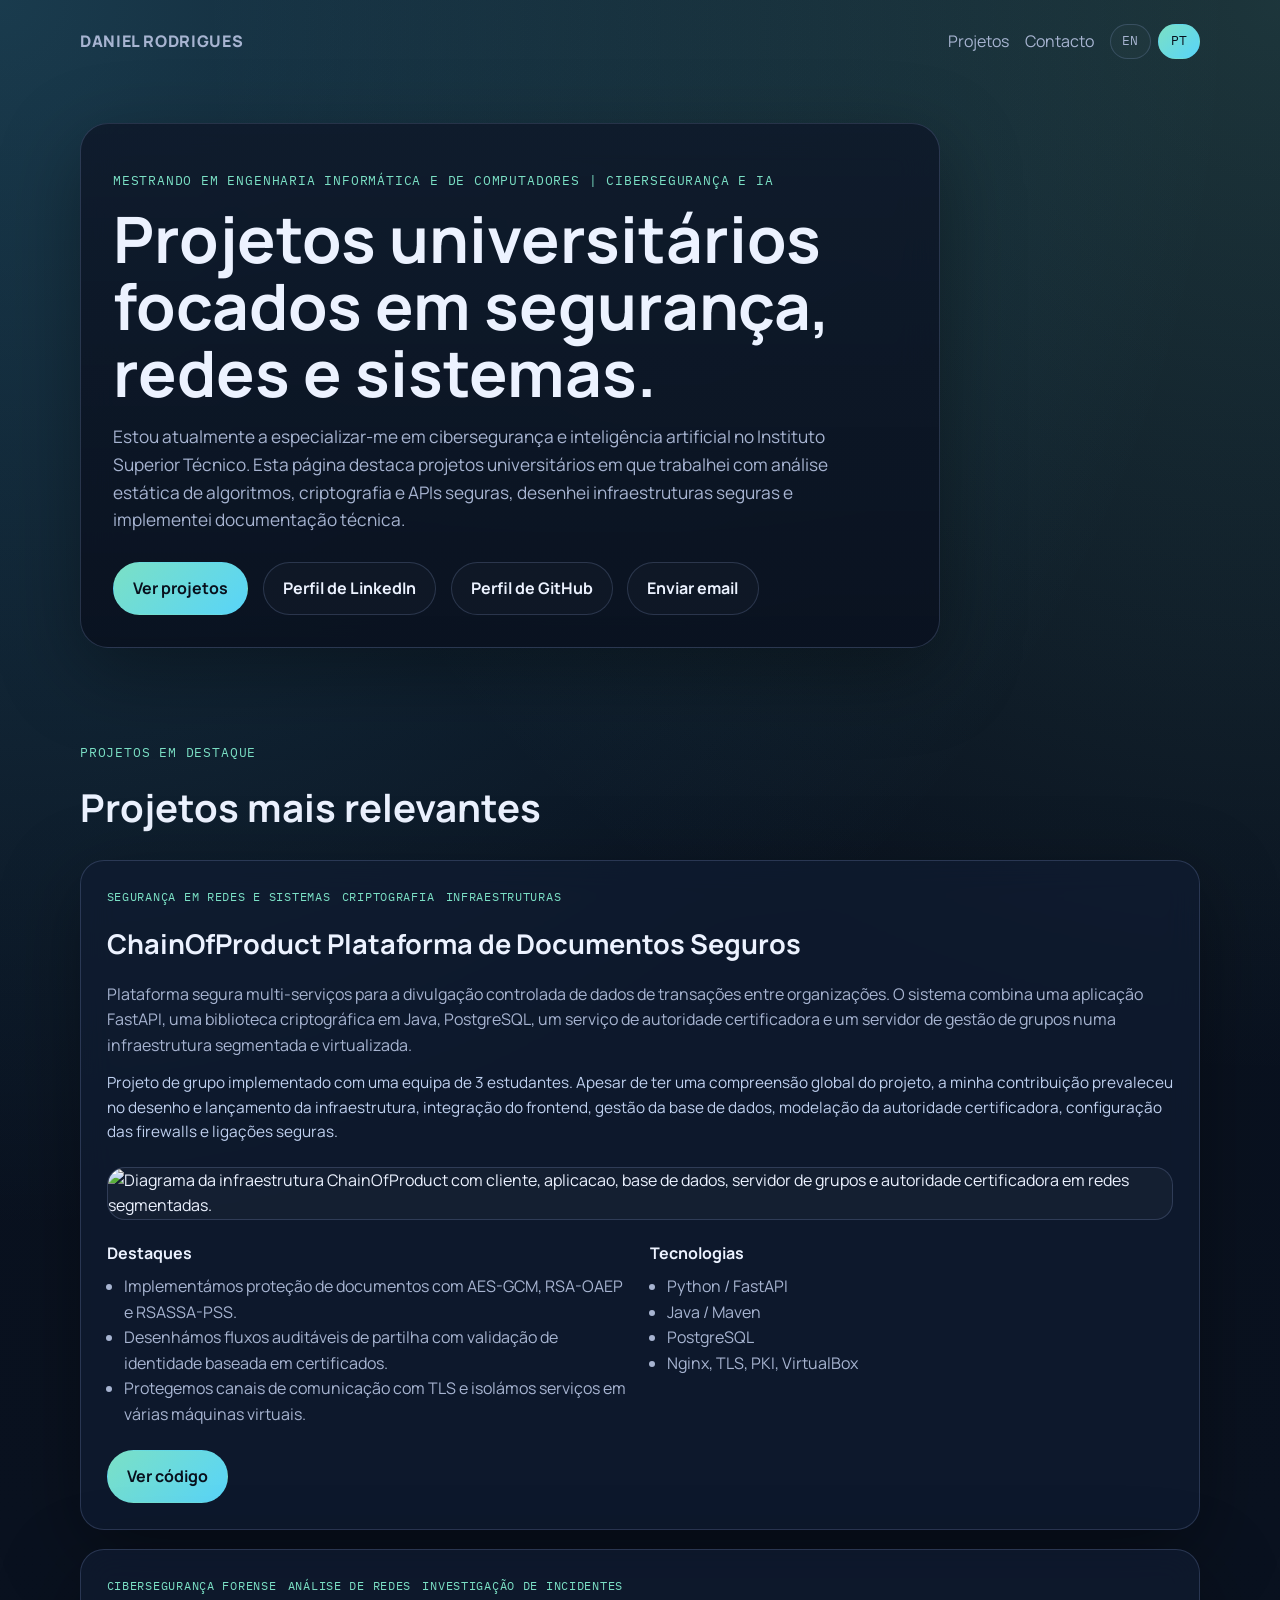
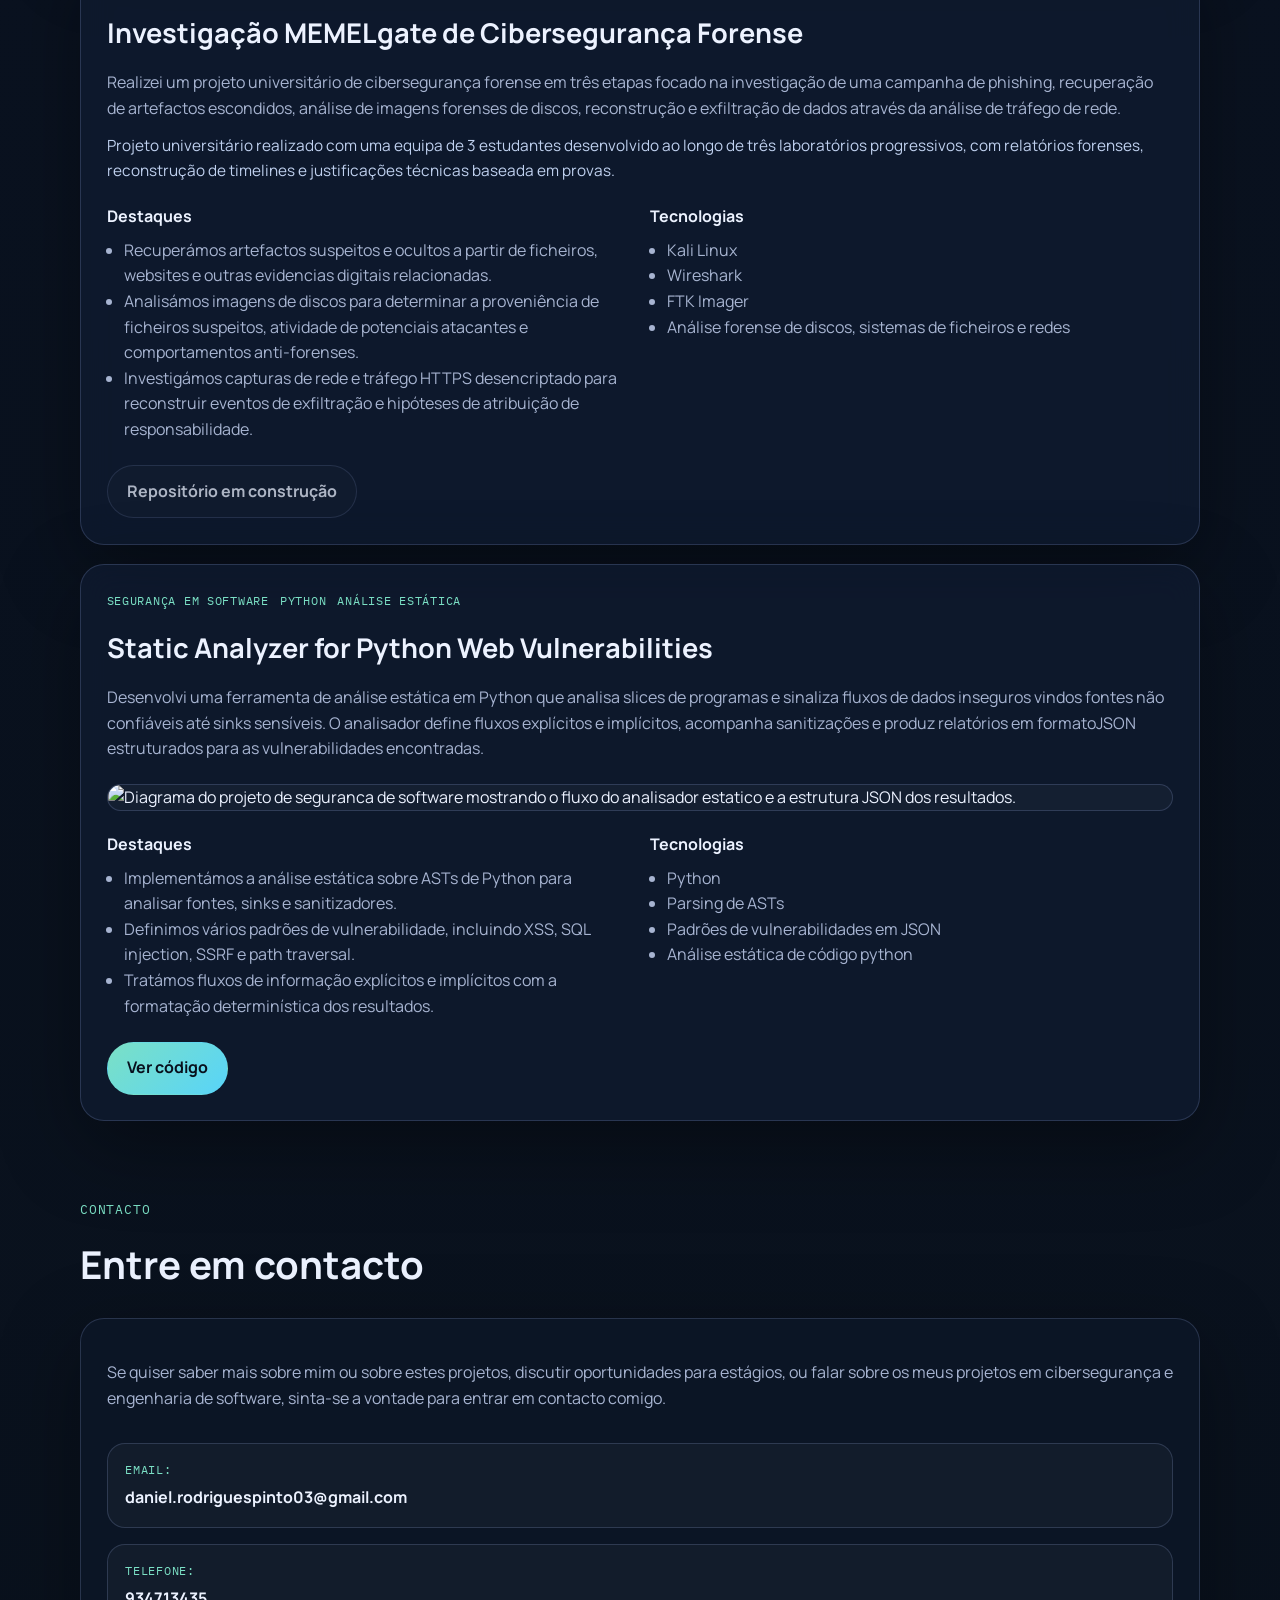
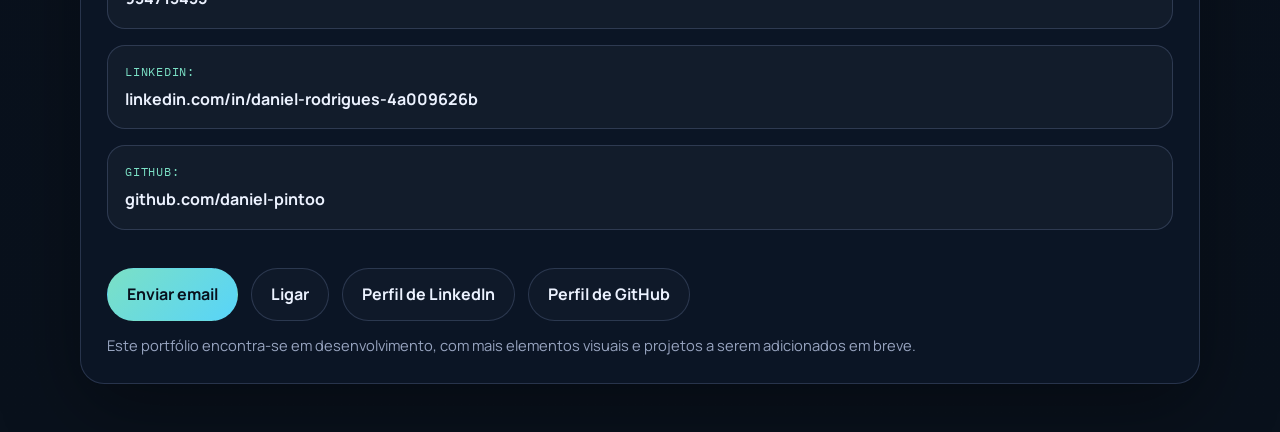
==== commit 2b22a342: "Update contact heading text in index.html" ====
--- a/pt/index.html
+++ b/pt/index.html
@@ -218,7 +218,7 @@
       <section class="section" id="contact">
         <div class="section-heading">
           <p class="section-label">Contacto</p>
-          <h2>Entrar em contacto</h2>
+          <h2>Entre em contacto</h2>
         </div>
         <div class="contact-card">
           <p>
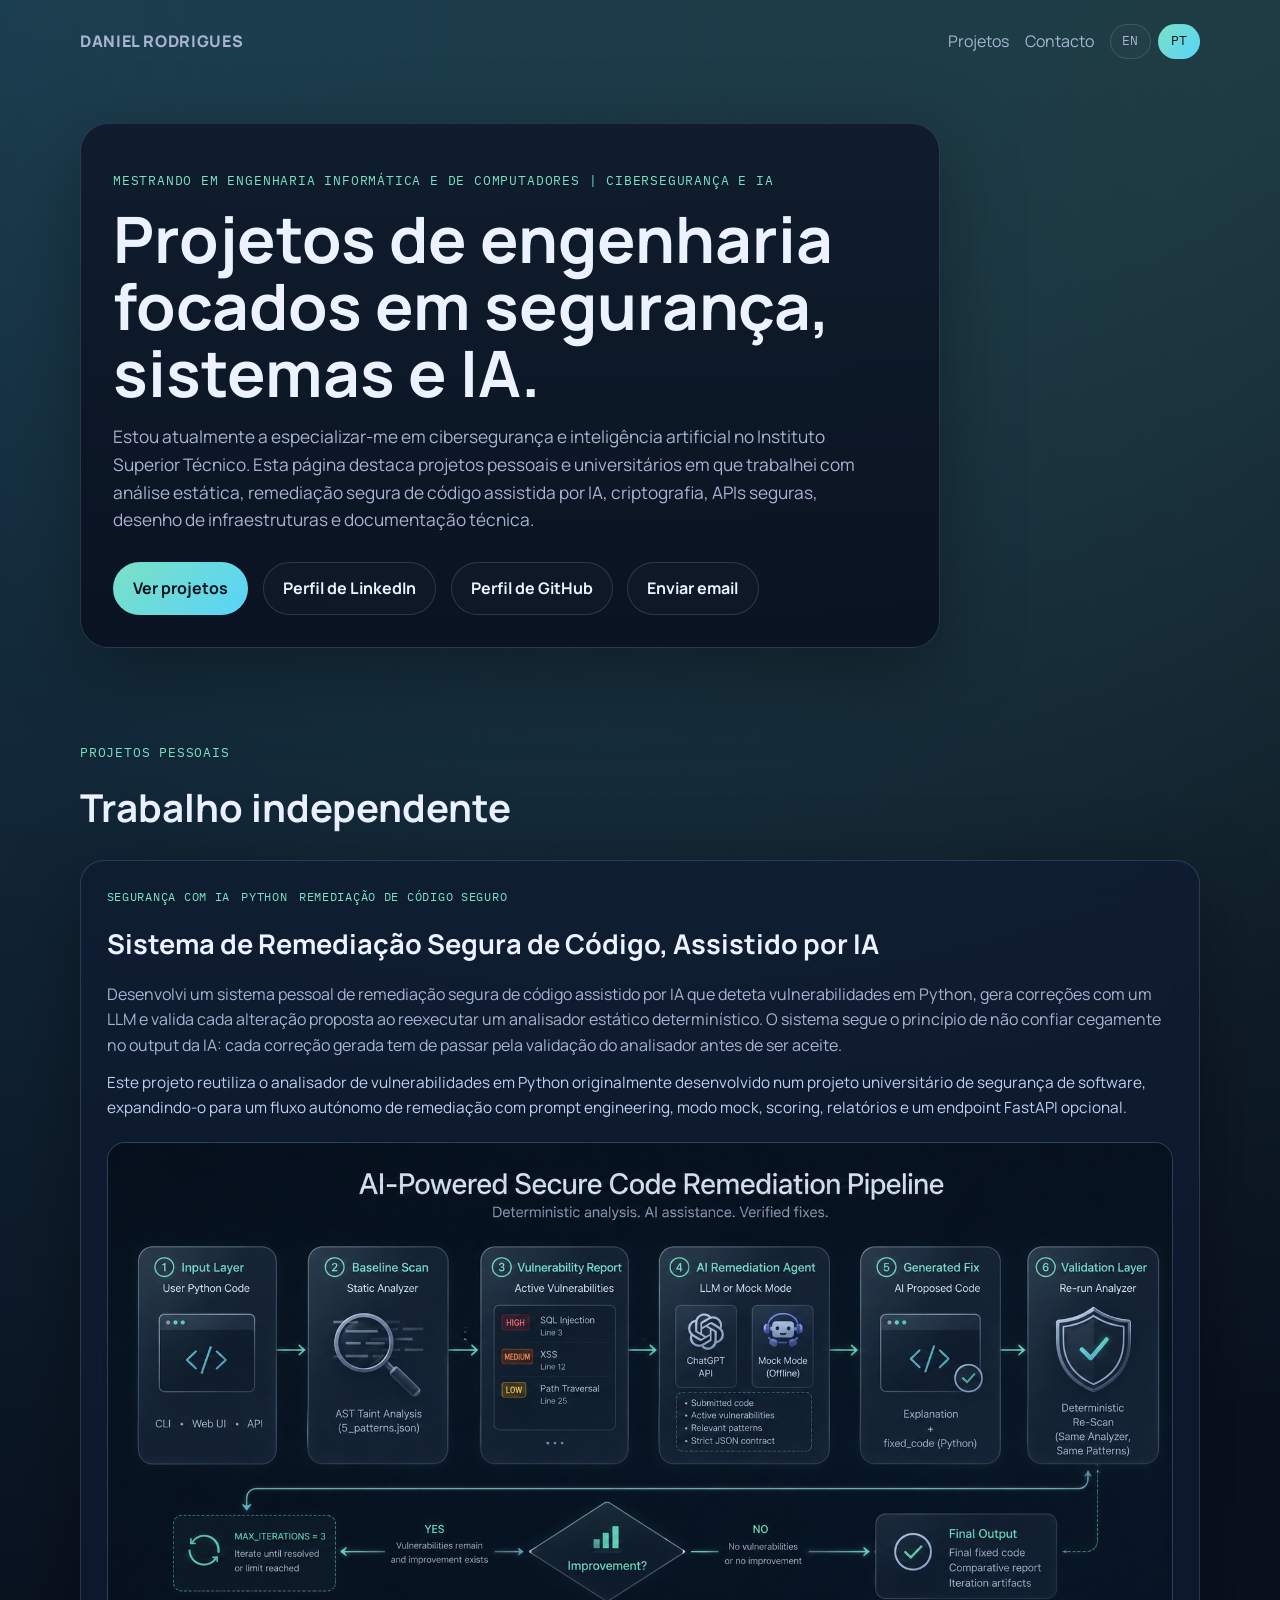
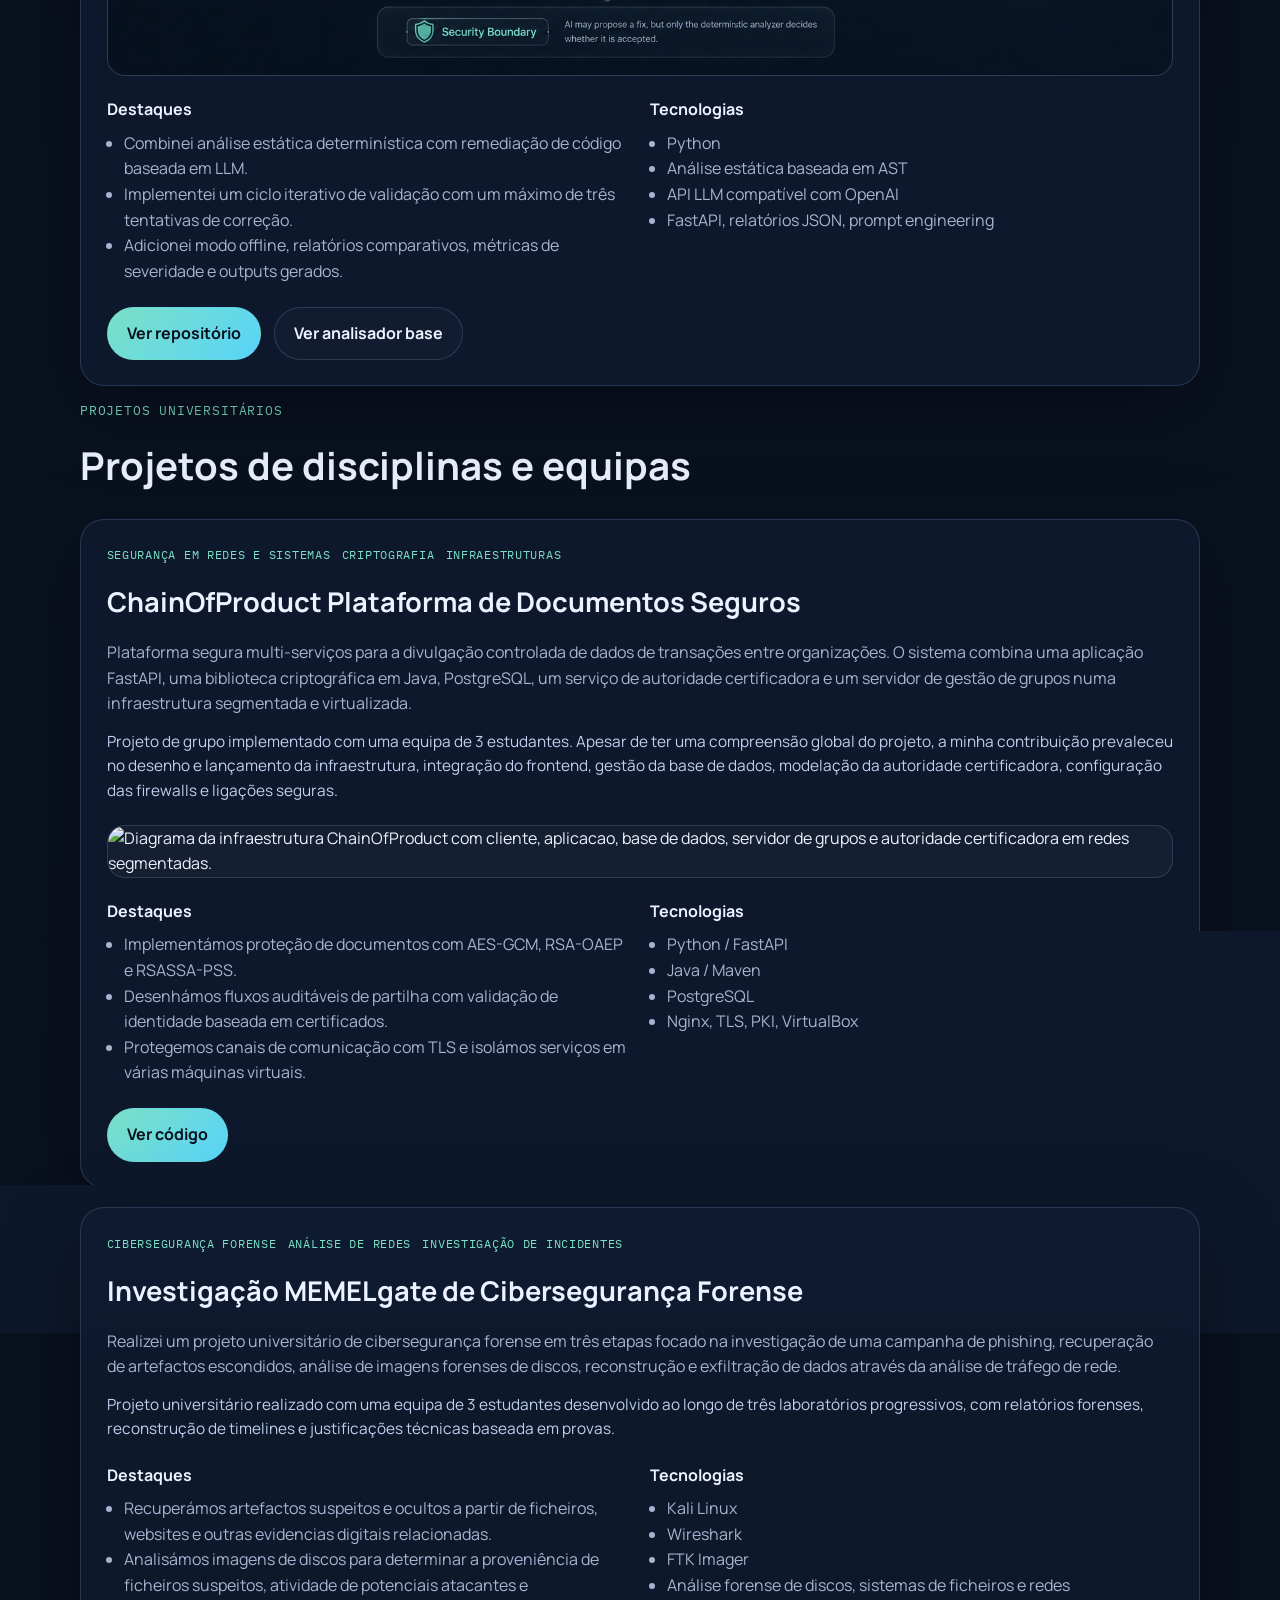
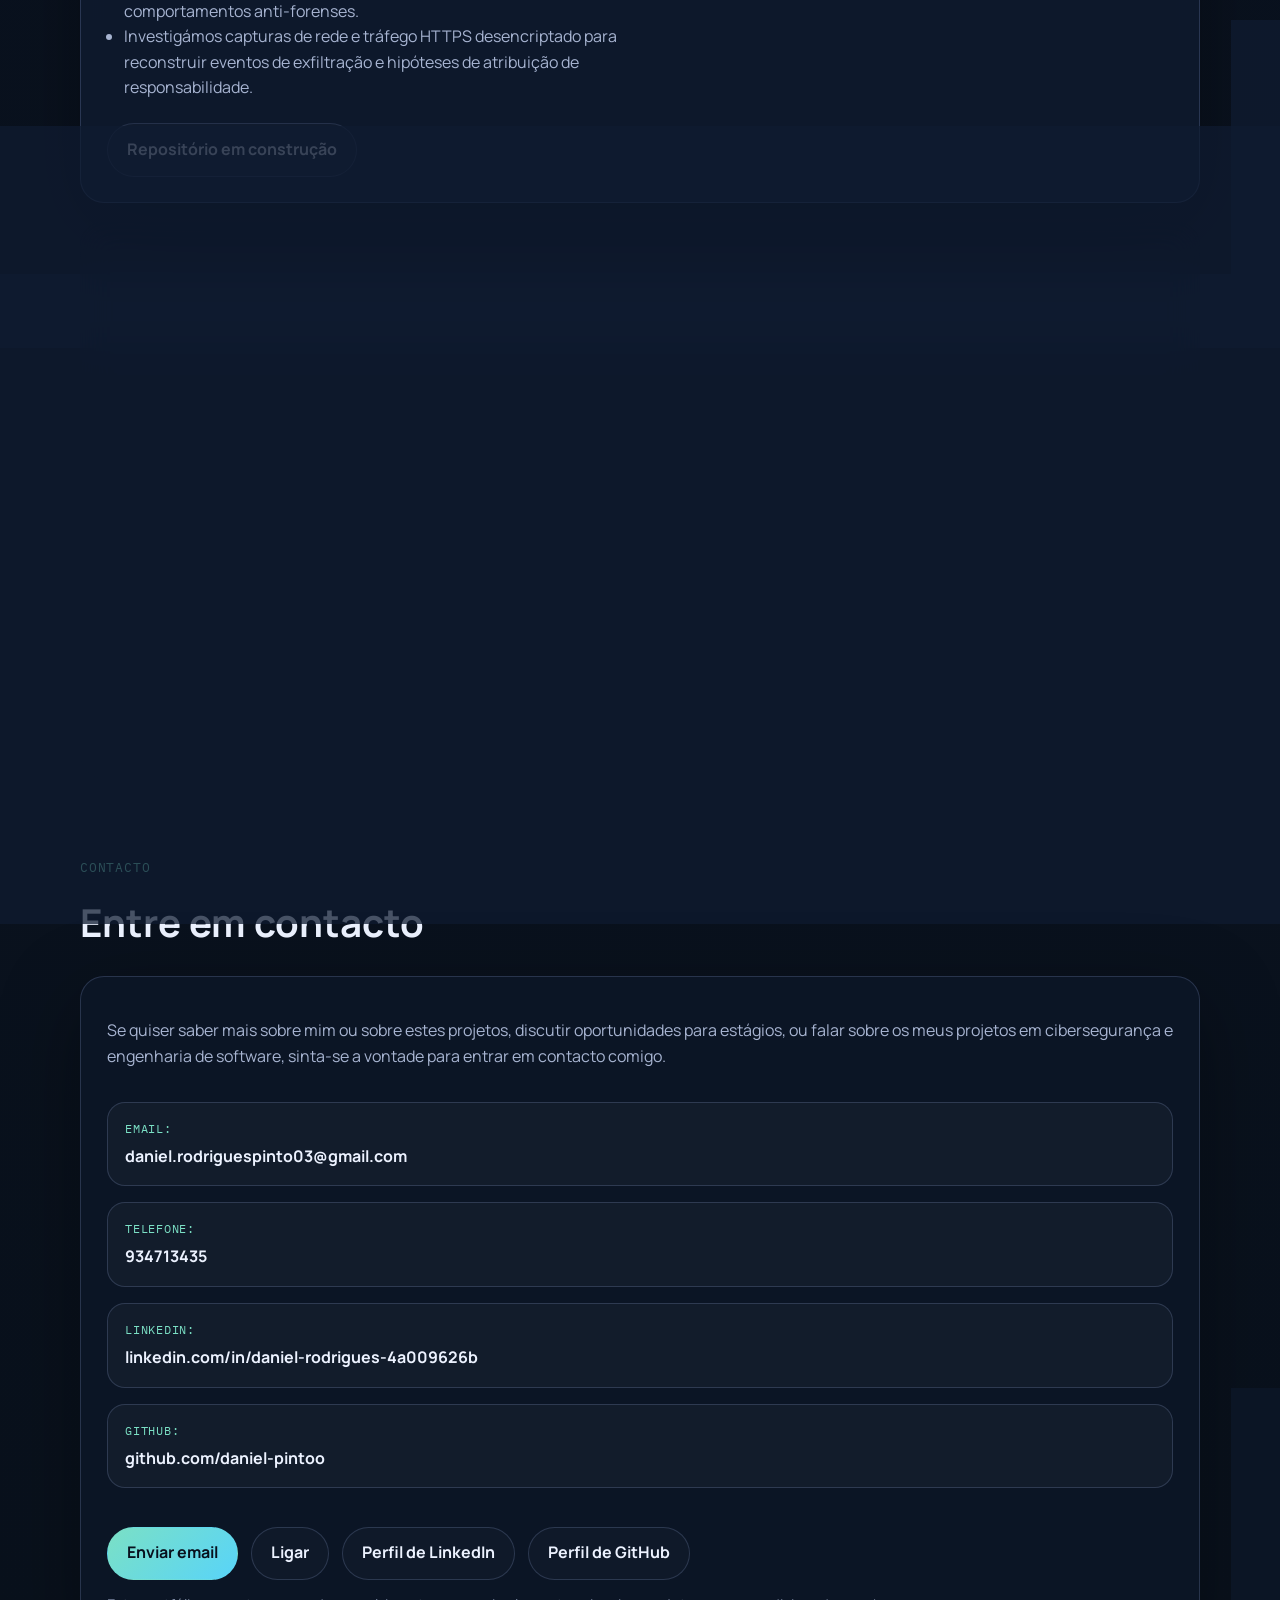
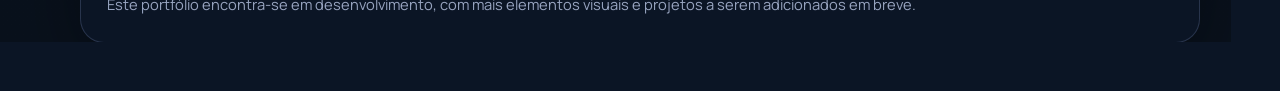
==== commit 3450137a: "Revise portfolio title and project descriptions Updated the title and description to reflect a focus" ====
--- a/pt/index.html
+++ b/pt/index.html
@@ -3,10 +3,10 @@
   <head>
     <meta charset="UTF-8" />
     <meta name="viewport" content="width=device-width, initial-scale=1.0" />
-    <title>Daniel Rodrigues | Projetos Universitários</title>
+    <title>Daniel Rodrigues | Projetos de Segurança</title>
     <meta
       name="description"
-      content="Pagina de portfólio de Daniel Rodrigues com projetos universitarios em seguranca de software e sistemas seguros."
+      content="Pagina de portfólio de Daniel Rodrigues com projetos pessoais e universitarios em seguranca de software, ciberseguranca e sistemas seguros."
     />
     <link rel="preconnect" href="https://fonts.googleapis.com" />
     <link rel="preconnect" href="https://fonts.gstatic.com" crossorigin />
@@ -45,12 +45,12 @@
 
       <div class="hero-content">
         <p class="eyebrow">Mestrando em Engenharia Informática e de Computadores | Cibersegurança e IA</p>
-        <h1>Projetos universitários focados em segurança, redes e sistemas.</h1>
+        <h1>Projetos de engenharia focados em segurança, sistemas e IA.</h1>
         <p class="lead">
           Estou atualmente a especializar-me em cibersegurança e inteligência artificial no Instituto
-          Superior Técnico. Esta página destaca projetos universitários em que trabalhei com análise
-          estática de algoritmos, criptografia e APIs seguras, desenhei infraestruturas seguras e implementei
-          documentação técnica.
+          Superior Técnico. Esta página destaca projetos pessoais e universitários em que trabalhei com
+          análise estática, remediação segura de código assistida por IA, criptografia, APIs seguras,
+          desenho de infraestruturas e documentação técnica.
         </p>
         <div class="hero-actions">
           <a class="button button-primary" href="#projects">Ver projetos</a>
@@ -64,8 +64,63 @@
     <main>
       <section class="section" id="projects">
         <div class="section-heading">
-          <p class="section-label">Projetos em Destaque</p>
-          <h2>Projetos mais relevantes</h2>
+          <p class="section-label">Projetos Pessoais</p>
+          <h2>Trabalho independente</h2>
+        </div>
+
+        <article class="project-card">
+          <div class="project-meta">
+            <span class="project-tag">Segurança com IA    </span>
+            <span class="project-tag">Python    </span>
+            <span class="project-tag">Remediação de Código Seguro    </span>
+          </div>
+          <h3>Sistema de Remediação Segura de Código, Assistido por IA</h3>
+          <p>
+            Desenvolvi um sistema pessoal de remediação segura de código assistido por IA que deteta
+            vulnerabilidades em Python, gera correções com um LLM e valida cada alteração proposta ao
+            reexecutar um analisador estático determinístico. O sistema segue o princípio de não confiar
+            cegamente no output da IA: cada correção gerada tem de passar pela validação do analisador
+            antes de ser aceite.
+          </p>
+          <p class="project-note">
+            Este projeto reutiliza o analisador de vulnerabilidades em Python originalmente desenvolvido
+            num projeto universitário de segurança de software, expandindo-o para um fluxo autónomo de
+            remediação com prompt engineering, modo mock, scoring, relatórios e um endpoint FastAPI opcional.
+          </p>
+          <figure class="project-figure">
+            <img
+              src="https://daniel-pintoo.github.io/img/Remediation%20Pipeline.png"
+              alt="Pipeline de remediacao segura de codigo com IA mostrando codigo de entrada, scan inicial, relatorio de vulnerabilidades, remediacao por IA, correcao gerada, validacao e output final."
+            />
+          </figure>
+          <div class="project-grid">
+            <div>
+              <h4>Destaques</h4>
+              <ul>
+                <li>Combinei análise estática determinística com remediação de código baseada em LLM.</li>
+                <li>Implementei um ciclo iterativo de validação com um máximo de três tentativas de correção.</li>
+                <li>Adicionei modo offline, relatórios comparativos, métricas de severidade e outputs gerados.</li>
+              </ul>
+            </div>
+            <div>
+              <h4>Tecnologias</h4>
+              <ul>
+                <li>Python</li>
+                <li>Análise estática baseada em AST</li>
+                <li>API LLM compatível com OpenAI</li>
+                <li>FastAPI, relatórios JSON, prompt engineering</li>
+              </ul>
+            </div>
+          </div>
+          <div class="project-actions">
+            <a class="button button-primary" href="https://github.com/daniel-pintoo/secure-code-remediation-system" target="_blank" rel="noreferrer">Ver repositório</a>
+            <a class="button button-secondary" href="#static-analyzer-project">Ver analisador base</a>
+          </div>
+        </article>
+
+        <div class="section-heading subsection-heading">
+          <p class="section-label">Projetos Universitários</p>
+          <h2>Projetos de disciplinas e equipas</h2>
         </div>
 
         <article class="project-card">
@@ -164,7 +219,7 @@
           </div>
         </article>
 
-        <article class="project-card">
+        <article class="project-card" id="static-analyzer-project">
           <div class="project-meta">
             <span class="project-tag">Segurança em Software   </span>
             <span class="project-tag">Python    </span>
